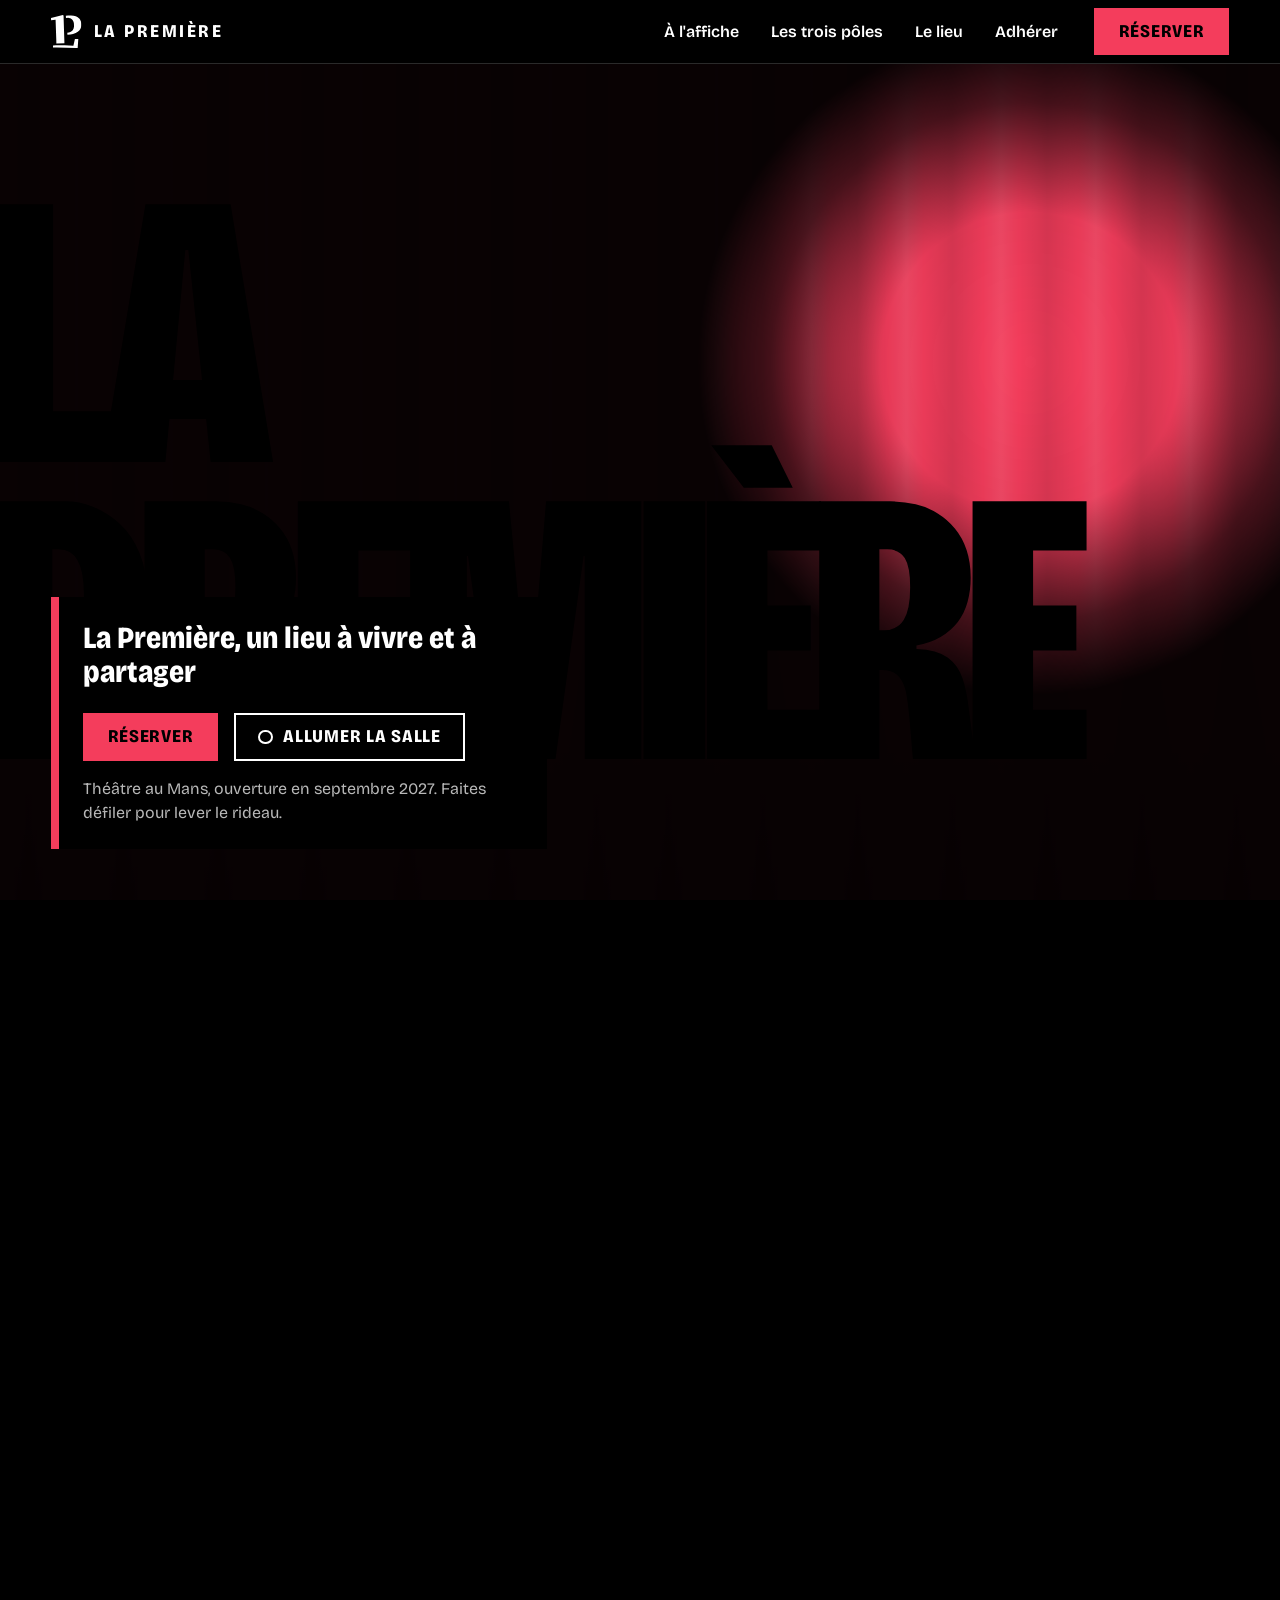
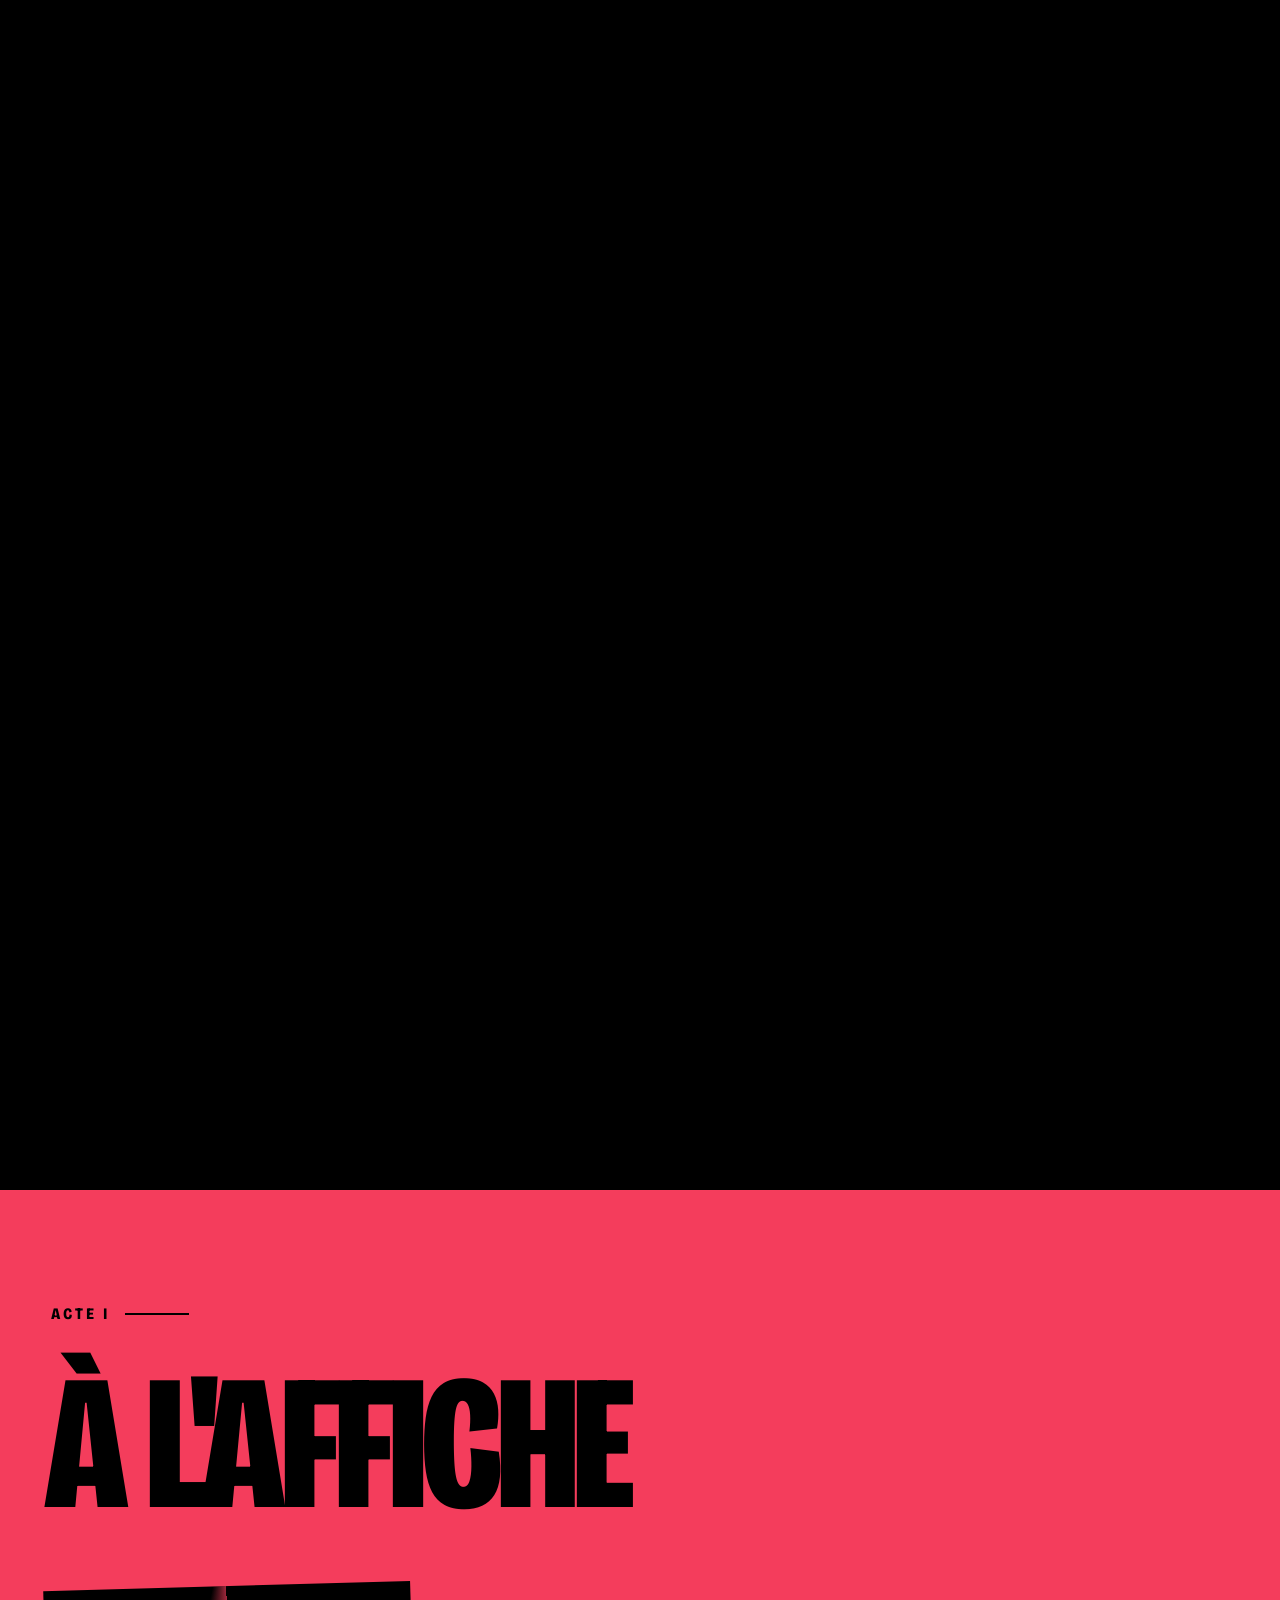
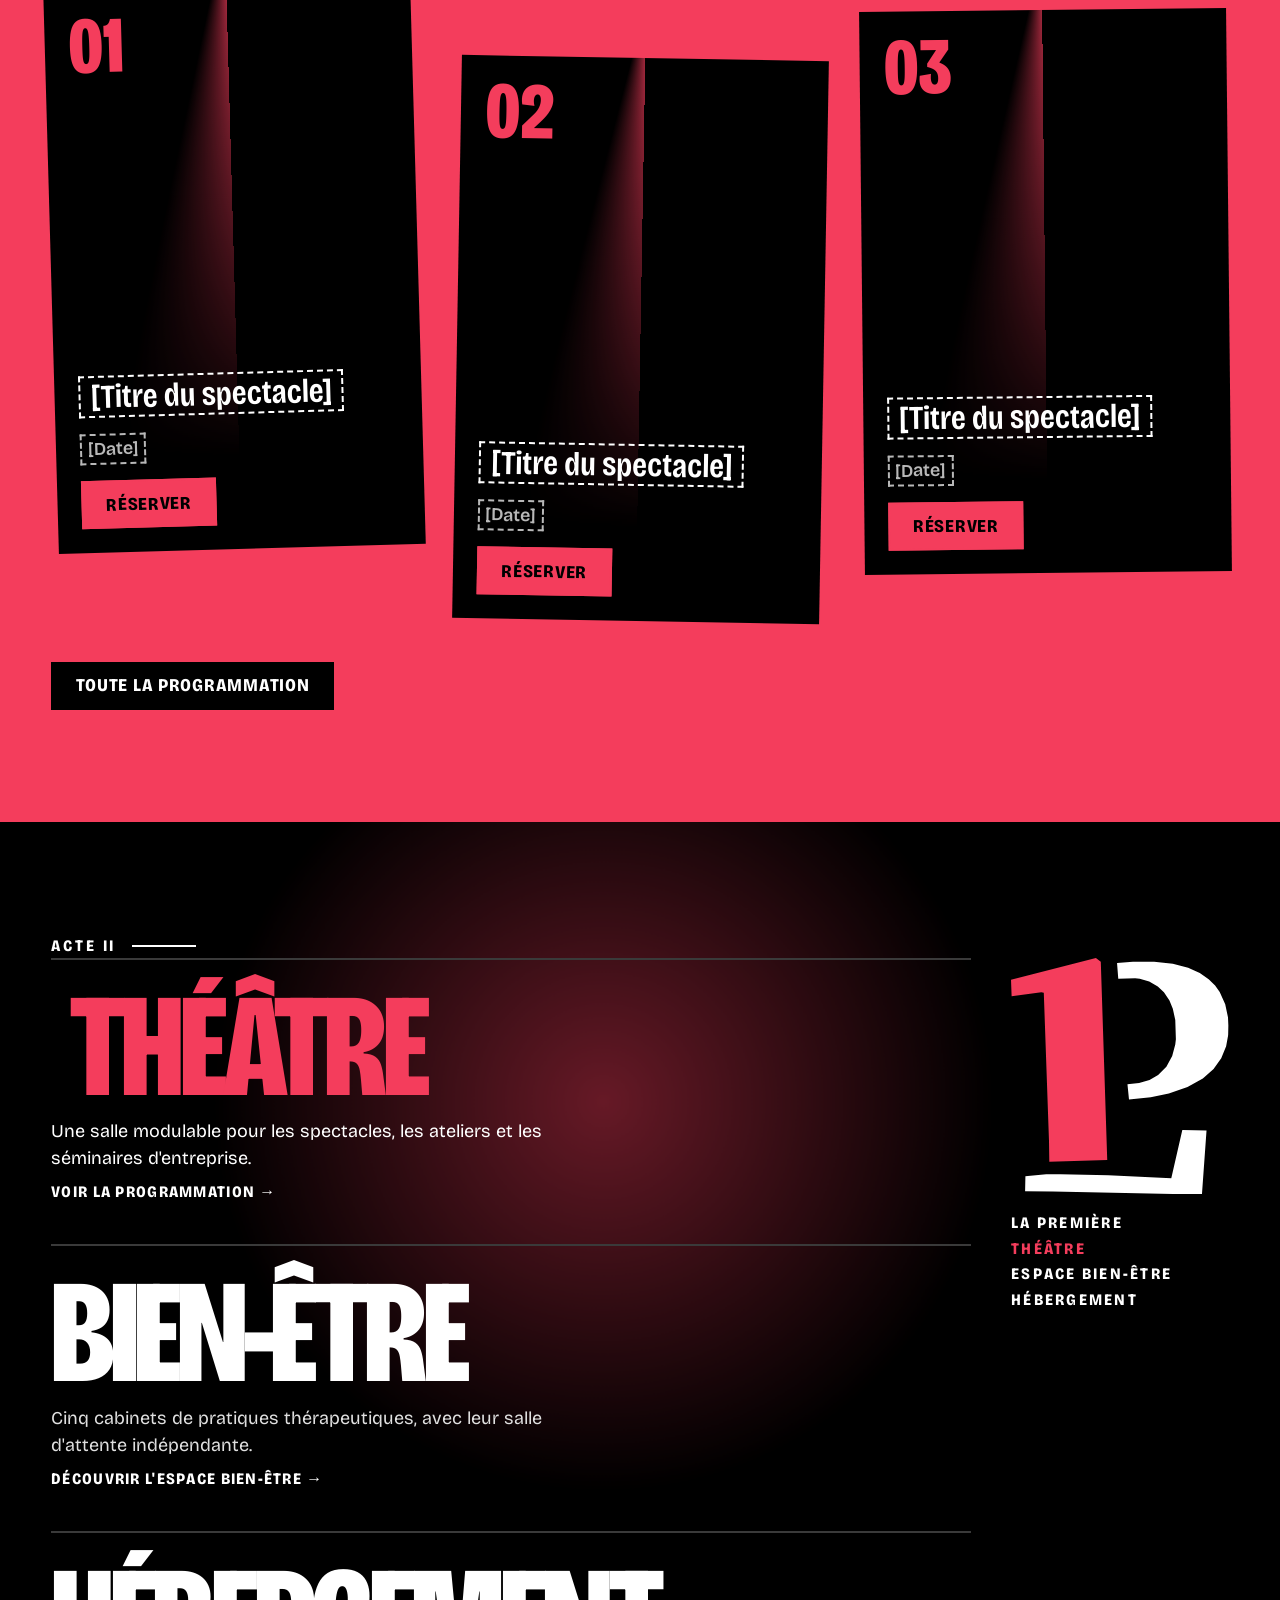
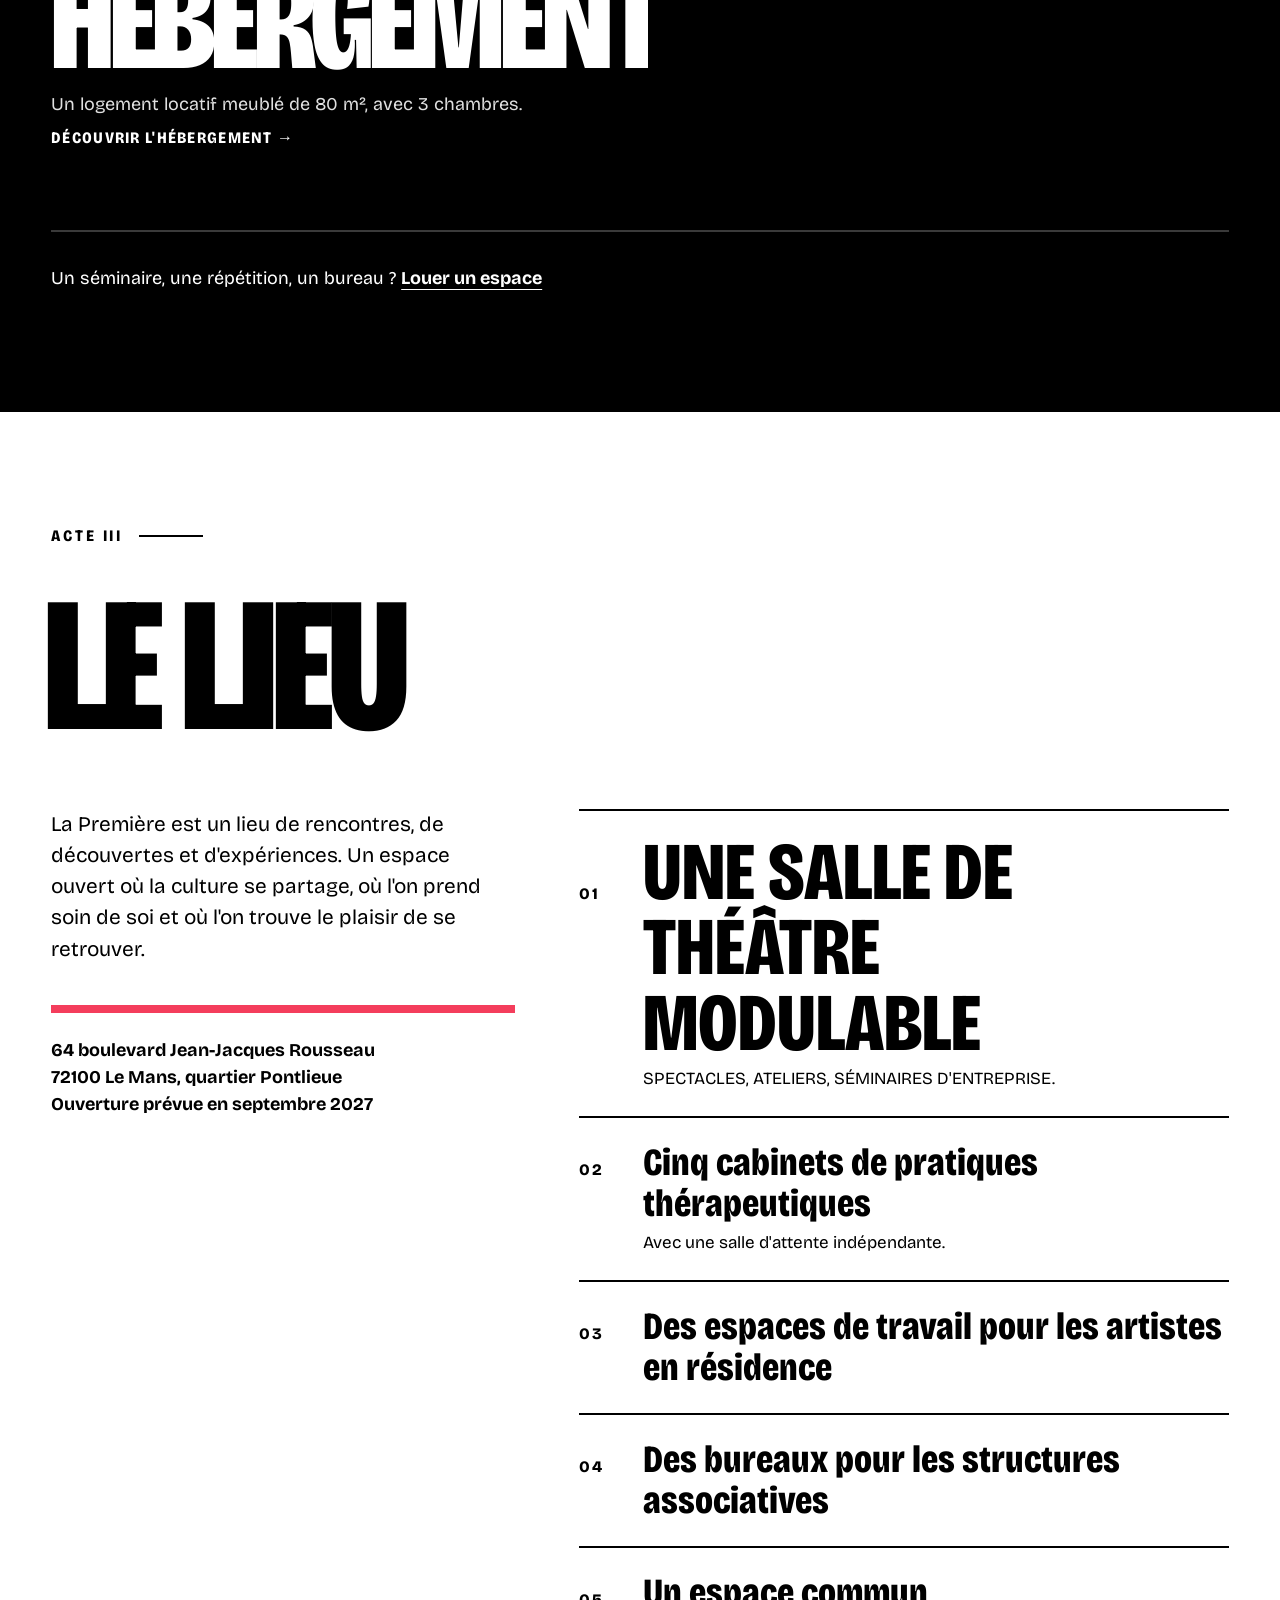
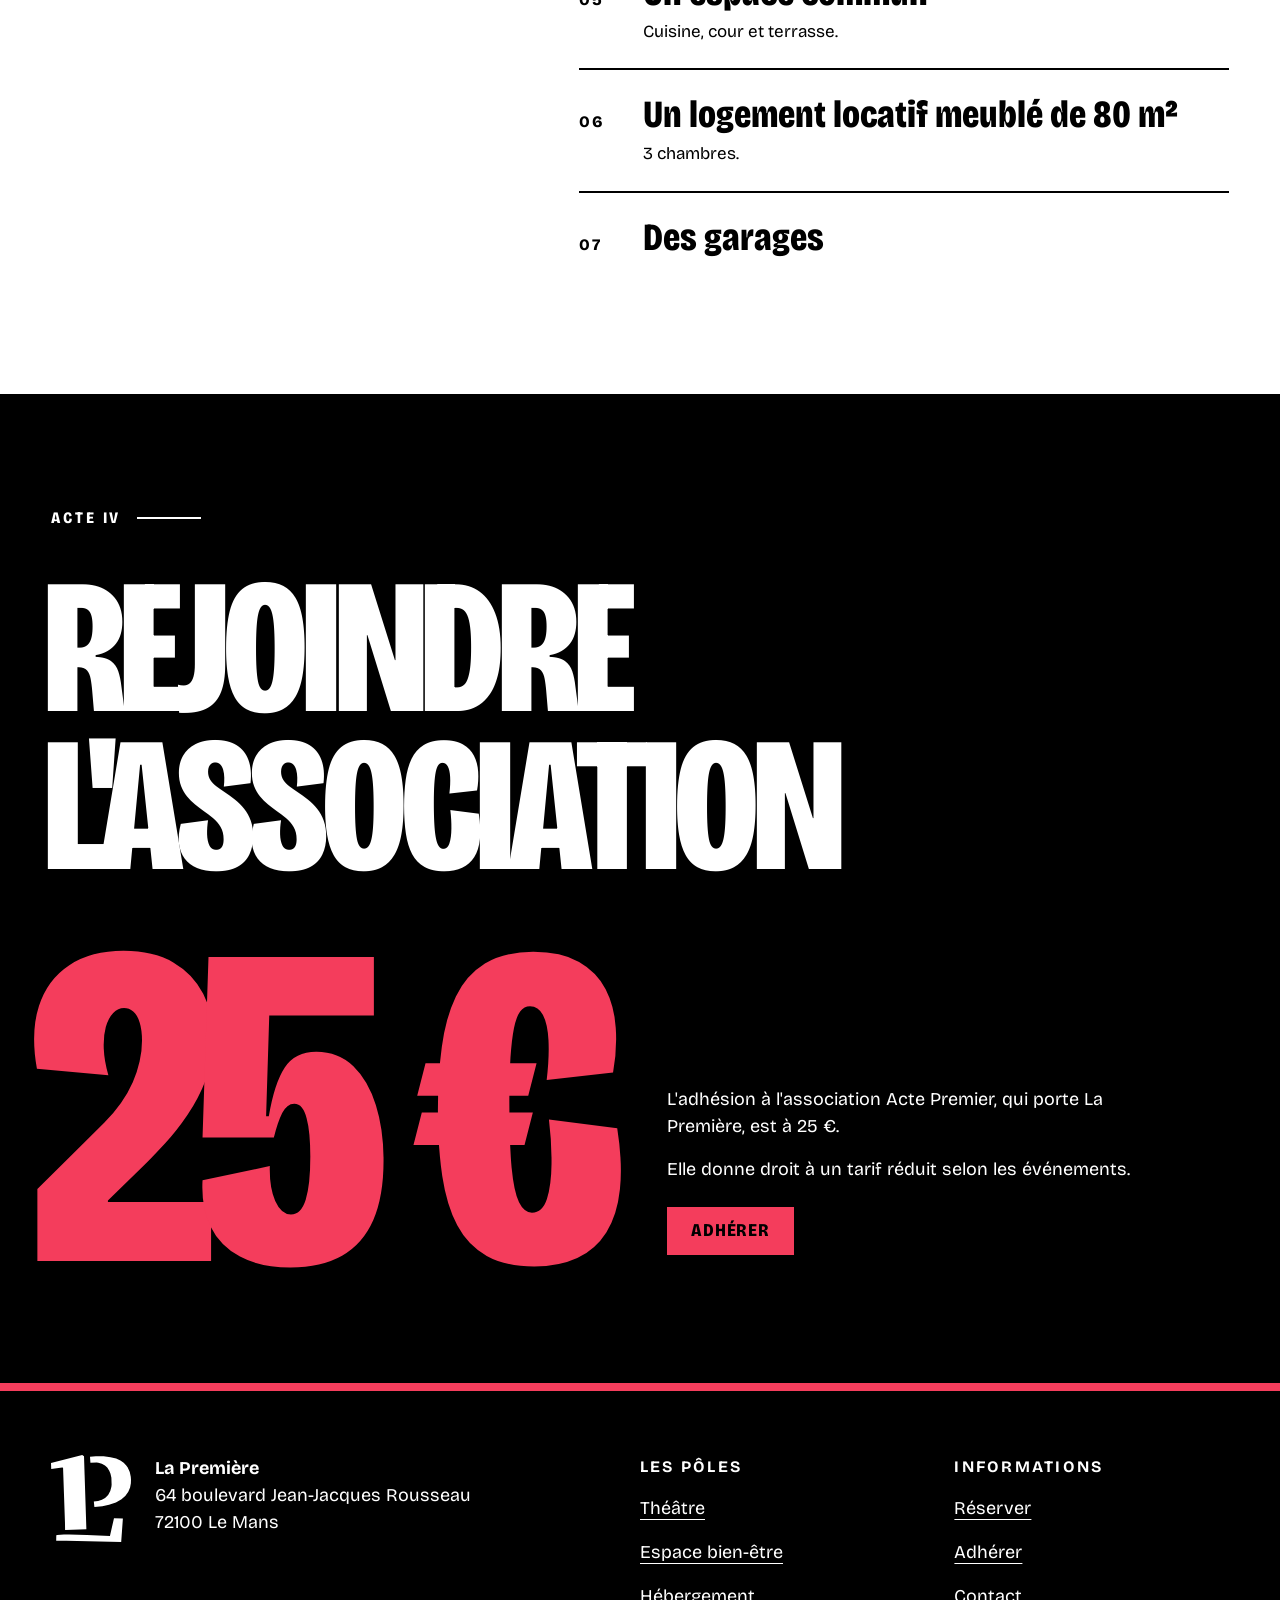
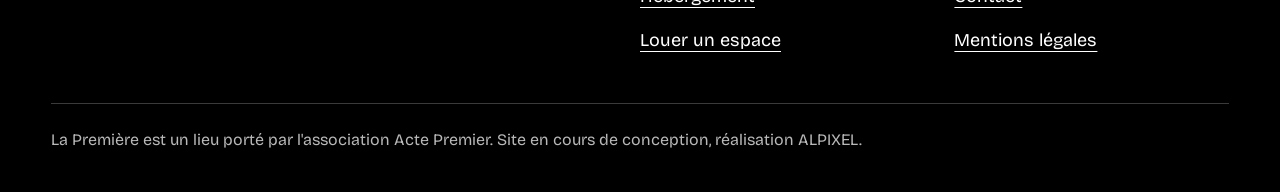
==== a/index.html @ 42d5b2d6 "Pistes graphiques La Première : page de présentation et 3 pistes" ====
<!doctype html>
<html lang="fr">
<head>
<meta name="robots" content="noindex, nofollow">
  <meta charset="utf-8">
  <meta name="viewport" content="width=device-width, initial-scale=1">
  <title>La Première, théâtre et lieu à vivre au Mans</title>
  <meta name="description" content="La Première, un lieu à vivre et à partager : théâtre, espace bien-être et hébergement au Mans. Ouverture en septembre 2027.">
  <meta name="theme-color" content="#000000">
  <link rel="icon" href="assets/svg/monogramme.svg" type="image/svg+xml">
  <link rel="preload" href="assets/fonts/bricolage-grotesque-latin-var.woff2" as="font" type="font/woff2" crossorigin>
  <link rel="stylesheet" href="assets/css/style.css">
  <script type="module" src="assets/js/main.js"></script>
</head>
<body>
  <a class="evitement" href="#affiche">Aller au contenu</a>

  <header class="nav">
    <a class="nav__logo" href="index.html" aria-label="La Première, accueil">
      <svg class="mono" viewBox="0 0 710 772" aria-hidden="true"><use href="assets/svg/monogramme.svg#mono"/></svg>
      <span>La Première</span>
    </a>
    <button class="nav__menu" type="button" aria-expanded="false" aria-controls="liens">Menu</button>
    <nav class="nav__liens" id="liens" aria-label="Navigation principale">
      <a href="#affiche">À l'affiche</a>
      <a href="#poles">Les trois pôles</a>
      <a href="#lieu">Le lieu</a>
      <a href="#adhesion">Adhérer</a>
    </nav>
    <a class="btn" href="#">Réserver</a>
  </header>

  <main>
    <!-- La salle : rideau fermé dans le noir, le faisceau révèle le titre -->
    <section class="salle" aria-label="La Première">
      <div class="salle__scene">
        <div class="plateau" aria-hidden="true">
          <svg class="mono plateau__mono" data-zoom="60" viewBox="0 0 710 772"><use href="assets/svg/monogramme.svg#mono"/></svg>
          <div class="plateau__inondation"></div>
        </div>
        <div class="rideau">
          <div class="rideau__pan rideau__pan--g">
            <div class="rideau__titre">
              <h1 class="titre-geant" aria-label="La Première"><span>La</span><span><span>Pre</span><span>mière</span></span></h1>
            </div>
          </div>
          <div class="rideau__pan rideau__pan--d" aria-hidden="true">
            <div class="rideau__titre">
              <div class="titre-geant"><span>La</span><span><span>Pre</span><span>mière</span></span></div>
            </div>
          </div>
        </div>
        <div class="noir" aria-hidden="true"></div>
        <div class="cartel">
          <p class="cartel__accroche">La Première, un lieu à vivre et à partager</p>
          <div class="cartel__actions">
            <a class="btn" href="#">Réserver</a>
            <button class="btn btn--contour interrupteur" type="button" aria-pressed="false">Allumer la salle</button>
          </div>
          <p class="cartel__indice">Théâtre au Mans, ouverture en septembre 2027. Faites défiler pour lever le rideau.</p>
        </div>
      </div>
    </section>

    <section class="acte acte--dominante" id="affiche" aria-labelledby="t-affiche">
      <p class="acte__numero">Acte I</p>
      <h2 class="acte__titre" id="t-affiche"><span>À l'affiche</span></h2>
      <ol class="affiches">
        <li class="affiche">
          <span class="affiche__rang" aria-hidden="true">01</span>
          <h3 class="affiche__titre"><span class="vide">[Titre du spectacle]</span></h3>
          <p class="affiche__meta"><span class="vide">[Date]</span></p>
          <a class="btn" href="#">Réserver<span class="sr-only"> le spectacle 1</span></a>
        </li>
        <li class="affiche">
          <span class="affiche__rang" aria-hidden="true">02</span>
          <h3 class="affiche__titre"><span class="vide">[Titre du spectacle]</span></h3>
          <p class="affiche__meta"><span class="vide">[Date]</span></p>
          <a class="btn" href="#">Réserver<span class="sr-only"> le spectacle 2</span></a>
        </li>
        <li class="affiche">
          <span class="affiche__rang" aria-hidden="true">03</span>
          <h3 class="affiche__titre"><span class="vide">[Titre du spectacle]</span></h3>
          <p class="affiche__meta"><span class="vide">[Date]</span></p>
          <a class="btn" href="#">Réserver<span class="sr-only"> le spectacle 3</span></a>
        </li>
      </ol>
      <a class="btn btn--noir" href="#">Toute la programmation</a>
    </section>

    <section class="acte poles" id="poles" data-pole="theatre" aria-labelledby="t-poles">
      <div class="gel" aria-hidden="true"></div>
      <p class="acte__numero">Acte II</p>
      <h2 class="sr-only" id="t-poles">Les trois pôles</h2>
      <div class="poles__grille">
        <ul>
          <li class="pole" data-pole="theatre">
            <a href="#affiche">
              <span class="pole__nom">Théâtre</span>
              <span class="pole__texte">Une salle modulable pour les spectacles, les ateliers et les séminaires d'entreprise.</span>
              <span class="pole__suite">Voir la programmation</span>
            </a>
          </li>
          <li class="pole" data-pole="bien-etre">
            <a href="bien-etre.html">
              <span class="pole__nom">Bien-être</span>
              <span class="pole__texte">Cinq cabinets de pratiques thérapeutiques, avec leur salle d'attente indépendante.</span>
              <span class="pole__suite">Découvrir l'espace bien-être</span>
            </a>
          </li>
          <li class="pole" data-pole="hebergement">
            <a href="#">
              <span class="pole__nom">Hébergement</span>
              <span class="pole__texte">Un logement locatif meublé de 80 m², avec 3 chambres.</span>
              <span class="pole__suite">Découvrir l'hébergement</span>
            </a>
          </li>
        </ul>
        <div class="poles__mono" aria-hidden="true">
          <svg class="mono" viewBox="0 0 710 772"><use href="assets/svg/monogramme.svg#mono"/></svg>
          <p><span>La Première</span><span data-libelle="theatre">Théâtre</span><span data-libelle="bien-etre">Espace bien-être</span><span data-libelle="hebergement">Hébergement</span></p>
        </div>
      </div>
      <p class="poles__louer">Un séminaire, une répétition, un bureau ? <a class="lien" href="#">Louer un espace</a></p>
    </section>

    <section class="acte acte--blanc" id="lieu" aria-labelledby="t-lieu">
      <p class="acte__numero">Acte III</p>
      <h2 class="acte__titre" id="t-lieu"><span>Le lieu</span></h2>
      <div class="lieu__grille">
        <div class="lieu__intro">
          <p>La Première est un lieu de rencontres, de découvertes et d'expériences. Un espace ouvert où la culture se partage, où l'on prend soin de soi et où l'on trouve le plaisir de se retrouver.</p>
          <address>64 boulevard Jean-Jacques Rousseau<br>72100 Le Mans, quartier Pontlieue<br>Ouverture prévue en septembre 2027</address>
        </div>
        <ol class="lieu__liste">
          <li><span>Une salle de théâtre modulable <small>Spectacles, ateliers, séminaires d'entreprise.</small></span></li>
          <li><span>Cinq cabinets de pratiques thérapeutiques <small>Avec une salle d'attente indépendante.</small></span></li>
          <li><span>Des espaces de travail pour les artistes en résidence</span></li>
          <li><span>Des bureaux pour les structures associatives</span></li>
          <li><span>Un espace commun <small>Cuisine, cour et terrasse.</small></span></li>
          <li><span>Un logement locatif meublé de 80 m² <small>3 chambres.</small></span></li>
          <li><span>Des garages</span></li>
        </ol>
      </div>
    </section>

    <section class="acte adhesion" id="adhesion" aria-labelledby="t-adhesion">
      <p class="acte__numero">Acte IV</p>
      <h2 class="acte__titre" id="t-adhesion"><span>Rejoindre l'association</span></h2>
      <div class="adhesion__grille">
        <p class="adhesion__prix">25 €</p>
        <div class="adhesion__texte">
          <p>L'adhésion à l'association Acte Premier, qui porte La Première, est à 25 €.</p>
          <p>Elle donne droit à un tarif réduit selon les événements.</p>
          <a class="btn" href="#">Adhérer</a>
        </div>
      </div>
    </section>
  </main>

  <footer class="pied">
    <div class="pied__grille">
      <div class="pied__marque">
        <svg class="mono" viewBox="0 0 710 772" aria-hidden="true"><use href="assets/svg/monogramme.svg#mono"/></svg>
        <address><strong>La Première</strong><br>64 boulevard Jean-Jacques Rousseau<br>72100 Le Mans</address>
      </div>
      <nav aria-label="Les pôles">
        <h2>Les pôles</h2>
        <ul>
          <li><a href="#affiche">Théâtre</a></li>
          <li><a href="bien-etre.html">Espace bien-être</a></li>
          <li><a href="#">Hébergement</a></li>
          <li><a href="#">Louer un espace</a></li>
        </ul>
      </nav>
      <nav aria-label="Informations">
        <h2>Informations</h2>
        <ul>
          <li><a href="#">Réserver</a></li>
          <li><a href="#adhesion">Adhérer</a></li>
          <li><a href="#">Contact</a></li>
          <li><a href="#">Mentions légales</a></li>
        </ul>
      </nav>
    </div>
    <p class="pied__mentions">La Première est un lieu porté par l'association Acte Premier. Site en cours de conception, réalisation ALPIXEL.</p>
  </footer>
</body>
</html>
---- a/assets/css/style.css ----
/* La Première — piste A « Rideau »
   Grammaire : salle noire, faisceau, rideau de la couleur dominante, actes numérotés.
   La dominante se change avec une seule classe sur <body> (.pole-bien-etre). */

@font-face {
  font-family: "Bricolage Grotesque";
  src: url("../fonts/bricolage-grotesque-latin-var.woff2") format("woff2");
  font-weight: 200 800;
  font-stretch: 75% 100%;
  font-display: swap;
}

:root {
  /* Palette B (valeurs imposées) */
  --rose: #F43D5C;
  --bleu: #159BB8;
  --vert: #78C943;
  --noir: #000000;
  --blanc: #FFFFFF;
  --gris: #B8B8B8; /* texte secondaire sur noir uniquement (10,6:1) */

  --dominante: var(--rose);
  --gel: var(--dominante); /* teinte courante du projecteur */

  /* Espacements */
  --e-1: 0.5rem;
  --e-2: 1rem;
  --e-3: 1.5rem;
  --e-4: 2.5rem;
  --e-5: 4rem;
  --e-6: 7rem;
  --marge: clamp(1.25rem, 4vw, 4rem);
  --nav-h: 4rem;

  --police: "Bricolage Grotesque", "Arial Narrow", Arial, sans-serif;
  --courbe: cubic-bezier(0.2, 0.7, 0.1, 1);
  --tempo: 1; /* multiplicateur de durée : ralenti sur la page bien-être */
}

.pole-bien-etre {
  --dominante: var(--bleu);
  --tempo: 2.2;
}

*, *::before, *::after { box-sizing: border-box; }

html { scroll-behavior: smooth; scroll-padding-top: var(--nav-h); }

body {
  margin: 0;
  background: var(--noir);
  color: var(--blanc);
  font-family: var(--police);
  font-size: 1.125rem;
  line-height: 1.5;
  font-optical-sizing: auto;
  -webkit-font-smoothing: antialiased;
  overflow-x: clip;
}

h1, h2, h3, p, ol, ul, dl, dd { margin: 0; }
ol, ul { padding: 0; list-style: none; }
a { color: inherit; }
svg { display: block; }

:focus-visible {
  outline: 3px solid var(--blanc);
  outline-offset: 3px;
  box-shadow: 0 0 0 6px var(--noir);
}

.sr-only {
  position: absolute; width: 1px; height: 1px; overflow: hidden;
  clip-path: inset(50%); white-space: nowrap;
}

.evitement {
  position: fixed; top: 0; left: 0; z-index: 100;
  padding: var(--e-2) var(--e-3); background: var(--blanc); color: var(--noir);
  transform: translateY(-120%);
}
.evitement:focus { transform: none; }

/* Monogramme : trois tracés, colorables séparément (option A du graphiste) */
.mono { fill: currentColor; }
.mono-un { fill: var(--m-un, currentColor); }
.mono-boucle { fill: var(--m-boucle, currentColor); }
.mono-socle { fill: var(--m-socle, currentColor); }
.mono path { transition: fill 0.4s; }

/* ---------- Boutons ---------- */
.btn {
  display: inline-flex; align-items: center; justify-content: center; gap: 0.6em;
  min-height: 3rem; padding: 0.5rem 1.4rem;
  border: 2px solid var(--dominante); border-radius: 0;
  background: var(--dominante); color: var(--noir); /* noir sur rose 5,67 / sur bleu 6,41 */
  font: inherit; font-weight: 800; font-stretch: 85%; font-size: 1.125rem;
  letter-spacing: 0.04em; text-transform: uppercase; text-decoration: none;
  cursor: pointer;
  transition: background 0.25s, color 0.25s, border-color 0.25s;
}
.btn:hover { background: var(--blanc); border-color: var(--blanc); }
.btn--contour { background: transparent; color: var(--blanc); border-color: var(--blanc); }
.btn--contour:hover { background: var(--blanc); color: var(--noir); }
.btn--noir { background: var(--noir); color: var(--blanc); border-color: var(--noir); }
.btn--noir:hover { background: var(--blanc); color: var(--noir); border-color: var(--noir); }

/* ---------- Navigation ---------- */
.nav {
  position: fixed; inset: 0 0 auto 0; z-index: 50;
  display: flex; align-items: center; gap: var(--e-3);
  height: var(--nav-h); padding: 0 var(--marge);
  background: var(--noir); border-bottom: 1px solid #2a2a2a;
}
.nav__logo {
  display: flex; align-items: center; gap: 0.75rem; min-height: 2.75rem;
  font-weight: 800; font-stretch: 85%; letter-spacing: 0.14em; text-transform: uppercase;
  text-decoration: none; margin-right: auto; min-width: 2.75rem;
}
.nav__logo svg { width: 1.9rem; height: auto; }
.nav__liens { display: flex; gap: var(--e-1); }
.nav__liens a {
  display: inline-flex; align-items: center; min-height: 2.75rem; padding: 0 0.75rem;
  text-decoration: none; font-weight: 600; font-size: 1rem;
}
.nav__liens a:hover, .nav__liens a[aria-current] { color: var(--dominante); }
.nav .btn { min-height: 2.75rem; }
.nav__menu { display: none; }

@media (max-width: 860px) {
  .nav { gap: var(--e-1); }
  .nav__logo span { display: none; }
  .nav__menu {
    display: inline-flex; align-items: center; min-height: 2.75rem; min-width: 2.75rem;
    padding: 0 0.75rem; background: none; border: 2px solid var(--blanc); color: var(--blanc);
    font: inherit; font-weight: 800; font-stretch: 85%; text-transform: uppercase; letter-spacing: 0.04em;
  }
  /* Sans JS, les liens restent accessibles dans le pied de page */
  .nav__liens { display: none; }
  .nav.is-ouverte .nav__liens {
    display: flex; flex-direction: column; gap: 0;
    position: fixed; inset: var(--nav-h) 0 0 0; padding: var(--e-4) var(--marge);
    background: var(--noir); overflow-y: auto;
  }
  .nav.is-ouverte .nav__liens a {
    min-height: 4.5rem; padding: 0; border-bottom: 1px solid #2a2a2a;
    font-size: 2.25rem; font-weight: 800; font-stretch: 75%; text-transform: uppercase;
  }
}

/* ---------- La salle (héros) ---------- */
.salle { position: relative; }
.salle__scene {
  position: relative; height: 100vh; height: 100svh; min-height: 34rem;
  overflow: hidden; background: var(--noir);
}

/* Mode scénique : la section devient une longue piste, la scène reste épinglée */
.scenique .salle { height: calc(100svh * (2.6 + 0.5 * var(--tempo))); }
.scenique .salle__scene { position: sticky; top: 0; }

.rideau { position: absolute; inset: 0; }
.rideau__pan {
  position: absolute; top: 0; bottom: 0; width: 50%; overflow: hidden;
  /* plis du rideau : dégradés générés, aucune image */
  background:
    repeating-linear-gradient(90deg, rgba(0,0,0,0) 0, rgba(0,0,0,0.09) 2.2vw, rgba(0,0,0,0) 4.6vw, rgba(255,255,255,0.07) 6vw, rgba(0,0,0,0) 7.4vw),
    linear-gradient(180deg, rgba(0,0,0,0) 70%, rgba(0,0,0,0.12)),
    var(--dominante);
  will-change: transform;
}
.rideau__pan--g { left: 0; }
.rideau__pan--d { right: 0; }
/* Chaque pan porte le titre entier, large comme la scène : la fente du rideau le coupe en deux */
.rideau__titre {
  position: absolute; top: 0; bottom: 0; left: 0; width: 100vw;
  display: flex; align-items: center; padding-top: var(--nav-h);
}
.rideau__pan--d .rideau__titre { left: auto; right: 0; }

.titre-geant {
  width: 100%; margin-left: -0.04em;
  color: var(--noir);
  font-size: 30.5vw; line-height: 0.76; font-weight: 800; font-stretch: 75%;
  letter-spacing: -0.035em; text-transform: uppercase; white-space: nowrap;
}
.titre-geant span { display: block; }
.titre-geant span span { display: inline; }
.pole-bien-etre .titre-geant { font-size: 27vw; }

/* Le plateau, derrière le rideau : monogramme qui grossit jusqu'à inonder l'écran */
.plateau {
  position: absolute; inset: 0; display: none; place-items: center;
  background: var(--noir); color: var(--blanc);
}
.scenique .plateau { display: grid; }
.plateau__mono {
  width: min(34vmin, 20rem); height: auto;
  transform-origin: 30% 50%; /* un point au coeur du fût du « 1 » */
  --m-un: var(--dominante);
}
.pole-bien-etre .plateau__mono {
  transform-origin: 88% 28.5%; /* au plus épais de la boucle du P */
  --m-un: currentColor; --m-boucle: var(--dominante);
}
.plateau__inondation { position: absolute; inset: 0; background: var(--dominante); opacity: 0; }

/* Le noir de salle : un dégradé radial percé à la position du faisceau (--bx, --by, --br) */
.noir {
  position: absolute; inset: 0; display: none; pointer-events: none;
  --bx: 62%; --by: 42%; --br: 26vmax;
  background: radial-gradient(circle at var(--bx) var(--by),
    rgba(0,0,0,0) 0, rgba(0,0,0,0.05) calc(var(--br) * 0.45), rgba(0,0,0,0.7) calc(var(--br) * 0.78), rgba(0,0,0,0.965) var(--br));
  transition: opacity 0.7s;
}
.js .noir { display: block; }
.salle-allumee .noir { opacity: 0; }

.cartel {
  position: absolute; left: var(--marge); bottom: var(--marge); z-index: 2;
  max-width: 31rem; padding: var(--e-3);
  background: var(--noir); border-left: 0.5rem solid var(--dominante);
}
.cartel__accroche { font-size: clamp(1.5rem, 2.4vw, 2.1rem); line-height: 1.1; font-weight: 800; font-stretch: 85%; }
.cartel__actions { display: flex; flex-wrap: wrap; gap: var(--e-2); margin-top: var(--e-3); }
.cartel__indice { margin-top: var(--e-2); color: var(--gris); font-size: 1rem; }
.interrupteur::before {
  content: ""; width: 0.8em; height: 0.8em; border-radius: 50%;
  border: 2px solid currentColor; background: transparent;
}
.interrupteur[aria-pressed="true"]::before { background: currentColor; }
html:not(.js) .interrupteur, html:not(.scenique) .cartel__indice { display: none; }

@media (max-width: 700px) {
  .rideau__titre { align-items: flex-start; padding-top: calc(var(--nav-h) + 1.5rem); }
  .titre-geant, .pole-bien-etre .titre-geant { font-size: 49vw; line-height: 0.78; }
  .titre-geant span span { display: block; }
  .cartel { right: var(--marge); padding: var(--e-2) var(--e-2) var(--e-2) var(--e-3); }
  .cartel .btn { flex: 1 1 auto; }
}

/* ---------- Actes ---------- */
.acte { position: relative; padding: var(--e-6) var(--marge); overflow: clip; /* clip et non hidden : hidden casserait les position: sticky */ }
.acte__numero {
  display: flex; align-items: center; gap: var(--e-2);
  font-weight: 800; font-stretch: 85%; letter-spacing: 0.18em; text-transform: uppercase; font-size: 1rem;
}
.acte__numero::after { content: ""; flex: 0 0 4rem; height: 2px; background: currentColor; }
.acte__titre {
  font-size: clamp(3.6rem, 15vw, 15rem); line-height: 0.82; font-weight: 800; font-stretch: 75%;
  letter-spacing: -0.03em; text-transform: uppercase; margin: var(--e-2) 0 var(--e-5) -0.04em;
  overflow: hidden; padding-top: 0.12em; /* la marge haute garde les accents des capitales */
}
.acte__titre > span { display: block; }
.scenique .acte__titre > span { transform: translateY(105%); transition: transform calc(0.9s * var(--tempo)) var(--courbe); }
.scenique .acte.est-vu .acte__titre > span { transform: none; }

.acte--dominante { background: var(--dominante); color: var(--noir); }
.acte--blanc { background: var(--blanc); color: var(--noir); }
.acte--blanc :focus-visible, .acte--dominante :focus-visible { outline-color: var(--noir); box-shadow: 0 0 0 6px var(--blanc); }

/* Emplacement de contenu réel : balisage visible */
.vide {
  display: inline-block; padding: 0 0.3em;
  border: 2px dashed currentColor; font-weight: 600;
}

/* Acte I : trois affiches collées de travers */
.affiches { display: grid; grid-template-columns: repeat(3, 1fr); gap: clamp(1rem, 3vw, 3rem); align-items: start; padding-bottom: var(--e-6); }
.affiche {
  position: relative; display: flex; flex-direction: column; gap: var(--e-2);
  min-height: clamp(26rem, 44vw, 40rem); padding: var(--e-3);
  background: var(--noir); color: var(--blanc); overflow: hidden;
  transition: transform 0.6s var(--courbe);
}
.affiche:nth-child(1) { transform: rotate(-1.6deg); }
.affiche:nth-child(2) { transform: translateY(4.5rem) rotate(1deg); }
.affiche:nth-child(3) { transform: translateY(1.5rem) rotate(-0.6deg); }
.affiche:hover, .affiche:focus-within { transform: translateY(-0.5rem) rotate(0); }
/* Cône de lumière généré : il s'ouvre au survol */
.affiche::before {
  content: ""; position: absolute; inset: -10% -40% 0 -40%; pointer-events: none;
  background: conic-gradient(from 180deg at 50% 0, rgba(0,0,0,0) -22deg, var(--dominante) 0deg, rgba(0,0,0,0) 22deg);
  opacity: 0.75; transform-origin: 50% 0; transform: scaleX(0.6);
  transition: transform 0.7s var(--courbe), opacity 0.7s;
  -webkit-mask-image: linear-gradient(#000, rgba(0,0,0,0) 85%); mask-image: linear-gradient(#000, rgba(0,0,0,0) 85%);
}
.affiche:hover::before, .affiche:focus-within::before { transform: scaleX(1.5); opacity: 1; }
.affiche > * { position: relative; }
.affiche__rang { font-size: 5rem; line-height: 0.8; font-weight: 800; font-stretch: 75%; color: var(--dominante); }
.affiche__titre { margin-top: auto; font-size: clamp(1.6rem, 2.6vw, 2.5rem); line-height: 1.15; font-weight: 800; font-stretch: 80%; }
.affiche__meta { color: var(--gris); }
.affiche .btn { align-self: flex-start; }

@media (max-width: 860px) {
  .acte { padding-top: var(--e-5); padding-bottom: var(--e-5); }
  .acte__titre { font-size: 18.5vw; margin-bottom: var(--e-4); }
  /* Mobile : une rampe d'affiches à faire glisser (défilement natif, aimanté) */
  .affiches {
    display: flex; margin: 0 calc(-1 * var(--marge)); padding: 1rem var(--marge) var(--e-4);
    overflow-x: auto; scroll-snap-type: x mandatory; scroll-padding-left: var(--marge);
  }
  .affiche { flex: 0 0 78vw; min-height: 27rem; scroll-snap-align: start; }
  .affiche:nth-child(n) { transform: none; }
  .affiche:nth-child(odd) { transform: rotate(-1deg); }
}

/* Acte II : les trois pôles, le projecteur change de gélatine */
.poles { background: var(--noir); --gel: var(--rose); --m-un: var(--rose); }
.poles[data-pole="bien-etre"] { --gel: var(--bleu); --m-un: currentColor; --m-boucle: var(--bleu); }
.poles[data-pole="hebergement"] { --gel: var(--vert); --m-un: currentColor; --m-socle: var(--vert); }
.gel {
  position: absolute; top: 0; left: 0; width: 70vmax; height: 70vmax; margin: -35vmax 0 0 -35vmax;
  border-radius: 50%; pointer-events: none; opacity: 0.42; will-change: transform;
  transform: translate(70vw, 50vh);
  background: radial-gradient(circle, var(--gel) 0, rgba(0,0,0,0) 62%);
  transition: opacity 0.5s;
}
.poles__grille { position: relative; display: grid; grid-template-columns: 1fr minmax(8rem, 17vw); gap: var(--e-4); align-items: start; }
.poles__mono { position: sticky; top: calc(var(--nav-h) + var(--e-4)); color: var(--blanc); }
.poles__mono svg { width: 100%; height: auto; }
.poles__mono p { margin-top: var(--e-2); font-weight: 800; font-stretch: 85%; letter-spacing: 0.14em; text-transform: uppercase; font-size: 1rem; line-height: 1.6; }
.poles__mono [data-libelle] { display: block; transition: color 0.4s; }
.poles[data-pole="theatre"] [data-libelle="theatre"],
.poles[data-pole="bien-etre"] [data-libelle="bien-etre"],
.poles[data-pole="hebergement"] [data-libelle="hebergement"] { color: var(--gel); }

.pole { border-top: 2px solid #3a3a3a; --c: var(--rose); }
.pole[data-pole="bien-etre"] { --c: var(--bleu); }
.pole[data-pole="hebergement"] { --c: var(--vert); }
.pole a {
  display: grid; grid-template-columns: 1fr; gap: var(--e-1);
  padding: var(--e-3) 0 var(--e-4); text-decoration: none;
}
.pole__nom {
  font-size: clamp(3rem, 11.5vw, 12rem); line-height: 0.86; font-weight: 800; font-stretch: 75%;
  letter-spacing: -0.03em; text-transform: uppercase;
  transition: color 0.4s, transform 0.7s var(--courbe);
}
.pole__texte { max-width: 34rem; color: #E0E0E0; /* reste AA même au centre du halo vert (4,9:1) */ transition: color 0.4s; }
.pole__suite { font-weight: 800; font-stretch: 85%; text-transform: uppercase; letter-spacing: 0.08em; font-size: 1rem; }
.pole__suite::after { content: " \2192"; }
.pole a:hover .pole__nom, .pole a:focus-visible .pole__nom, .pole.est-actif .pole__nom { color: var(--c); transform: translateX(1.5vw); }
.pole a:hover .pole__texte, .pole.est-actif .pole__texte { color: var(--blanc); }
.poles__louer { position: relative; margin-top: var(--e-4); padding-top: var(--e-3); border-top: 2px solid #3a3a3a; }
.lien { display: inline-flex; align-items: center; min-height: 2.75rem; font-weight: 700; text-underline-offset: 0.25em; }

@media (max-width: 860px) {
  .poles__grille { grid-template-columns: 1fr; }
  .poles__mono { order: -1; display: flex; align-items: center; gap: var(--e-3); z-index: 2; top: var(--nav-h); padding: var(--e-2) 0; background: var(--noir); }
  .poles__mono svg { width: 4.5rem; flex: none; }
  .poles__mono p { margin: 0; font-size: 0.875rem; }
  .gel { opacity: 0.5; }
}

/* Acte III : le lieu, salle allumée */
.lieu__grille { display: grid; grid-template-columns: minmax(0, 5fr) minmax(0, 7fr); gap: var(--e-5); }
.lieu__intro { position: sticky; top: calc(var(--nav-h) + var(--e-4)); align-self: start; }
.lieu__intro p { font-size: 1.3rem; max-width: 30rem; }
.lieu__intro address { margin-top: var(--e-4); padding-top: var(--e-3); border-top: 0.5rem solid var(--dominante); font-style: normal; font-weight: 700; }
.lieu__liste { counter-reset: lieu; }
.lieu__liste li {
  counter-increment: lieu; display: grid; grid-template-columns: 4rem 1fr; align-items: baseline;
  padding: var(--e-3) 0; border-top: 2px solid var(--noir);
  font-size: clamp(1.5rem, 3vw, 2.75rem); line-height: 1.08; font-weight: 800; font-stretch: 78%;
}
.lieu__liste li::before { content: counter(lieu, decimal-leading-zero); font-size: 1rem; font-stretch: 100%; letter-spacing: 0.1em; }
.lieu__liste small { display: block; margin-top: 0.4rem; font-size: 1.0625rem; line-height: 1.45; font-weight: 400; font-stretch: 100%; }
.lieu__liste li:nth-child(1) { font-size: clamp(2.4rem, 6.4vw, 6rem); line-height: 0.92; text-transform: uppercase; }
@media (max-width: 860px) {
  .lieu__grille { grid-template-columns: 1fr; gap: var(--e-4); }
  .lieu__intro { position: static; }
  .lieu__liste li { grid-template-columns: 2.75rem 1fr; }
}

/* Acte IV : adhésion */
.adhesion { background: var(--noir); }
.adhesion__grille { display: grid; grid-template-columns: auto 1fr; gap: var(--e-5); align-items: end; }
.adhesion__prix {
  font-size: clamp(11rem, 36vw, 34rem); line-height: 0.7; font-weight: 800; font-stretch: 75%;
  letter-spacing: -0.05em; color: var(--dominante); margin-left: -0.05em; white-space: nowrap;
}
.adhesion__texte { max-width: 30rem; padding-bottom: var(--e-2); }
.adhesion__texte p + p { margin-top: var(--e-2); }
.adhesion__texte .btn { margin-top: var(--e-3); }
@media (max-width: 860px) { .adhesion__grille { grid-template-columns: 1fr; gap: var(--e-4); } }

/* ---------- Page pôle : praticiens et formulaire ---------- */
.pratiques li {
  padding: 0.1em 0; border-top: 2px solid var(--noir);
  font-size: clamp(2.6rem, 9.5vw, 9.5rem); line-height: 0.98; font-weight: 800; font-stretch: 75%;
  letter-spacing: -0.03em; text-transform: uppercase;
}
.pratiques li:nth-child(even) { text-align: right; }
.pratiques__note { max-width: 36rem; margin-bottom: var(--e-4); font-size: 1.3rem; }

.praticiens { display: grid; grid-template-columns: repeat(5, 1fr); gap: var(--e-2); }
.praticien {
  display: flex; flex-direction: column; gap: var(--e-1); min-height: 21rem; padding: var(--e-3) var(--e-2);
  border: 2px solid #3a3a3a; transition: border-color 0.6s, transform calc(0.5s * var(--tempo)) var(--courbe);
}
.praticien:hover { border-color: var(--dominante); transform: translateY(-0.5rem); }
.praticien__porte { font-size: 4.5rem; line-height: 0.8; font-weight: 800; font-stretch: 75%; color: var(--dominante); margin-bottom: auto; }
.praticien h3 { font-size: 1.25rem; line-height: 1.3; }
.praticien p { color: var(--gris); font-size: 1rem; }
@media (max-width: 1000px) { .praticiens { grid-template-columns: 1fr 1fr; } .praticien:first-child { grid-column: 1 / -1; } .praticien { min-height: 14rem; } }

.demande { display: grid; grid-template-columns: minmax(0, 5fr) minmax(0, 7fr); gap: var(--e-5); }
.demande__intro p { font-size: 1.3rem; max-width: 28rem; }
.demande__intro ul { margin-top: var(--e-3); }
.demande__intro li { padding: var(--e-1) 0; border-top: 2px solid var(--noir); font-weight: 700; }
.formulaire { display: grid; grid-template-columns: 1fr 1fr; gap: var(--e-3); }
.champ { display: grid; gap: 0.35rem; }
.champ--large { grid-column: 1 / -1; }
.champ label { font-weight: 700; }
.champ input, .champ select, .champ textarea {
  width: 100%; min-height: 3rem; padding: 0.6rem 0.8rem;
  border: 2px solid var(--noir); border-radius: 0; background: var(--blanc); color: var(--noir);
  font: inherit;
}
.champ textarea { min-height: 8rem; resize: vertical; }
.formulaire__note { grid-column: 1 / -1; padding: var(--e-2); border: 2px dashed var(--noir); font-size: 1rem; }
@media (max-width: 860px) { .demande, .formulaire { grid-template-columns: 1fr; } .demande { gap: var(--e-4); } }

/* ---------- Pied de page ---------- */
.pied { padding: var(--e-5) var(--marge) var(--e-4); background: var(--noir); border-top: 0.5rem solid var(--dominante); }
.pied__grille { display: grid; grid-template-columns: 2fr 1fr 1fr; gap: var(--e-4); }
.pied__marque { display: flex; gap: var(--e-3); align-items: flex-start; }
.pied__marque svg { width: 5rem; height: auto; flex: none; }
.pied address { font-style: normal; }
.pied h2 { font-size: 1rem; letter-spacing: 0.14em; text-transform: uppercase; margin-bottom: var(--e-1); }
.pied li a { display: inline-flex; align-items: center; min-height: 2.75rem; text-underline-offset: 0.25em; }
.pied__mentions { margin-top: var(--e-4); padding-top: var(--e-3); border-top: 1px solid #3a3a3a; color: var(--gris); font-size: 1rem; }
@media (max-width: 860px) { .pied__grille { grid-template-columns: 1fr; } }

@media (prefers-reduced-motion: reduce) {
  html { scroll-behavior: auto; }
  *, *::before, *::after { transition-duration: 0.01ms !important; animation: none !important; }
}
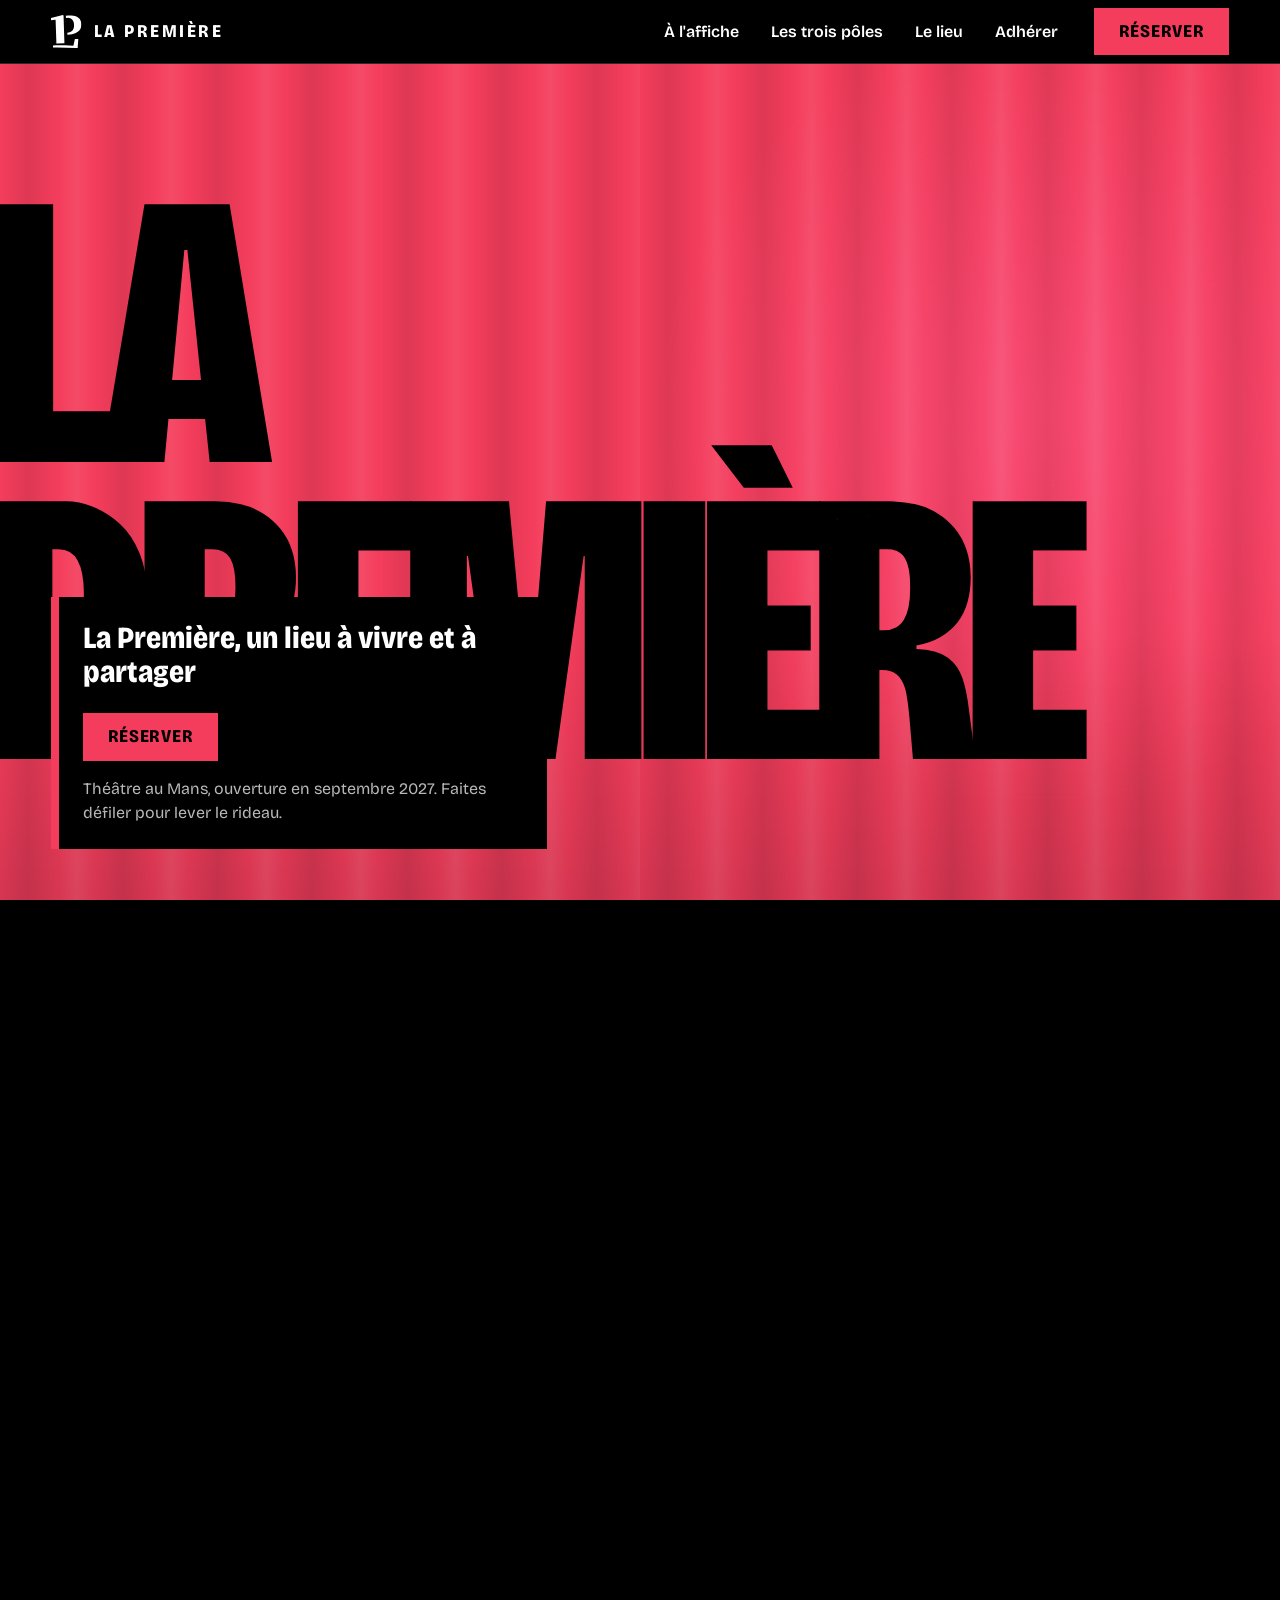
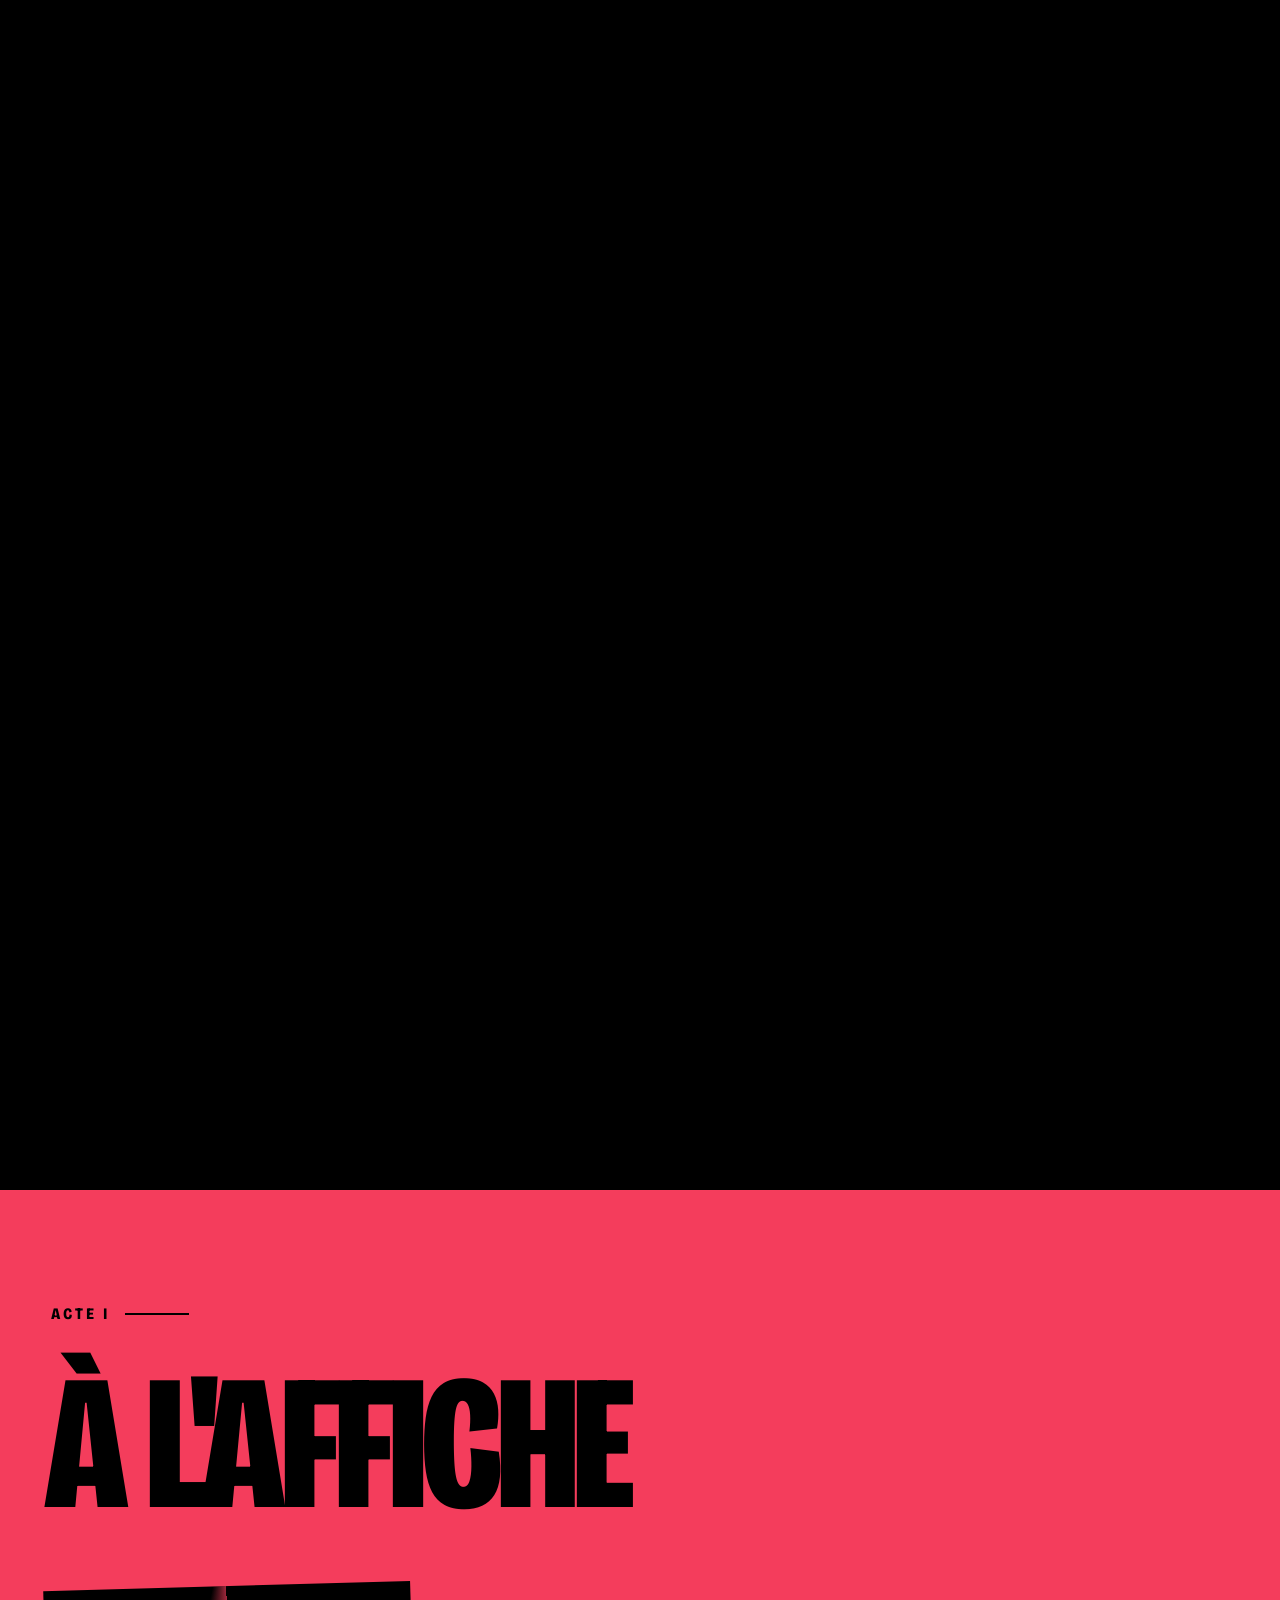
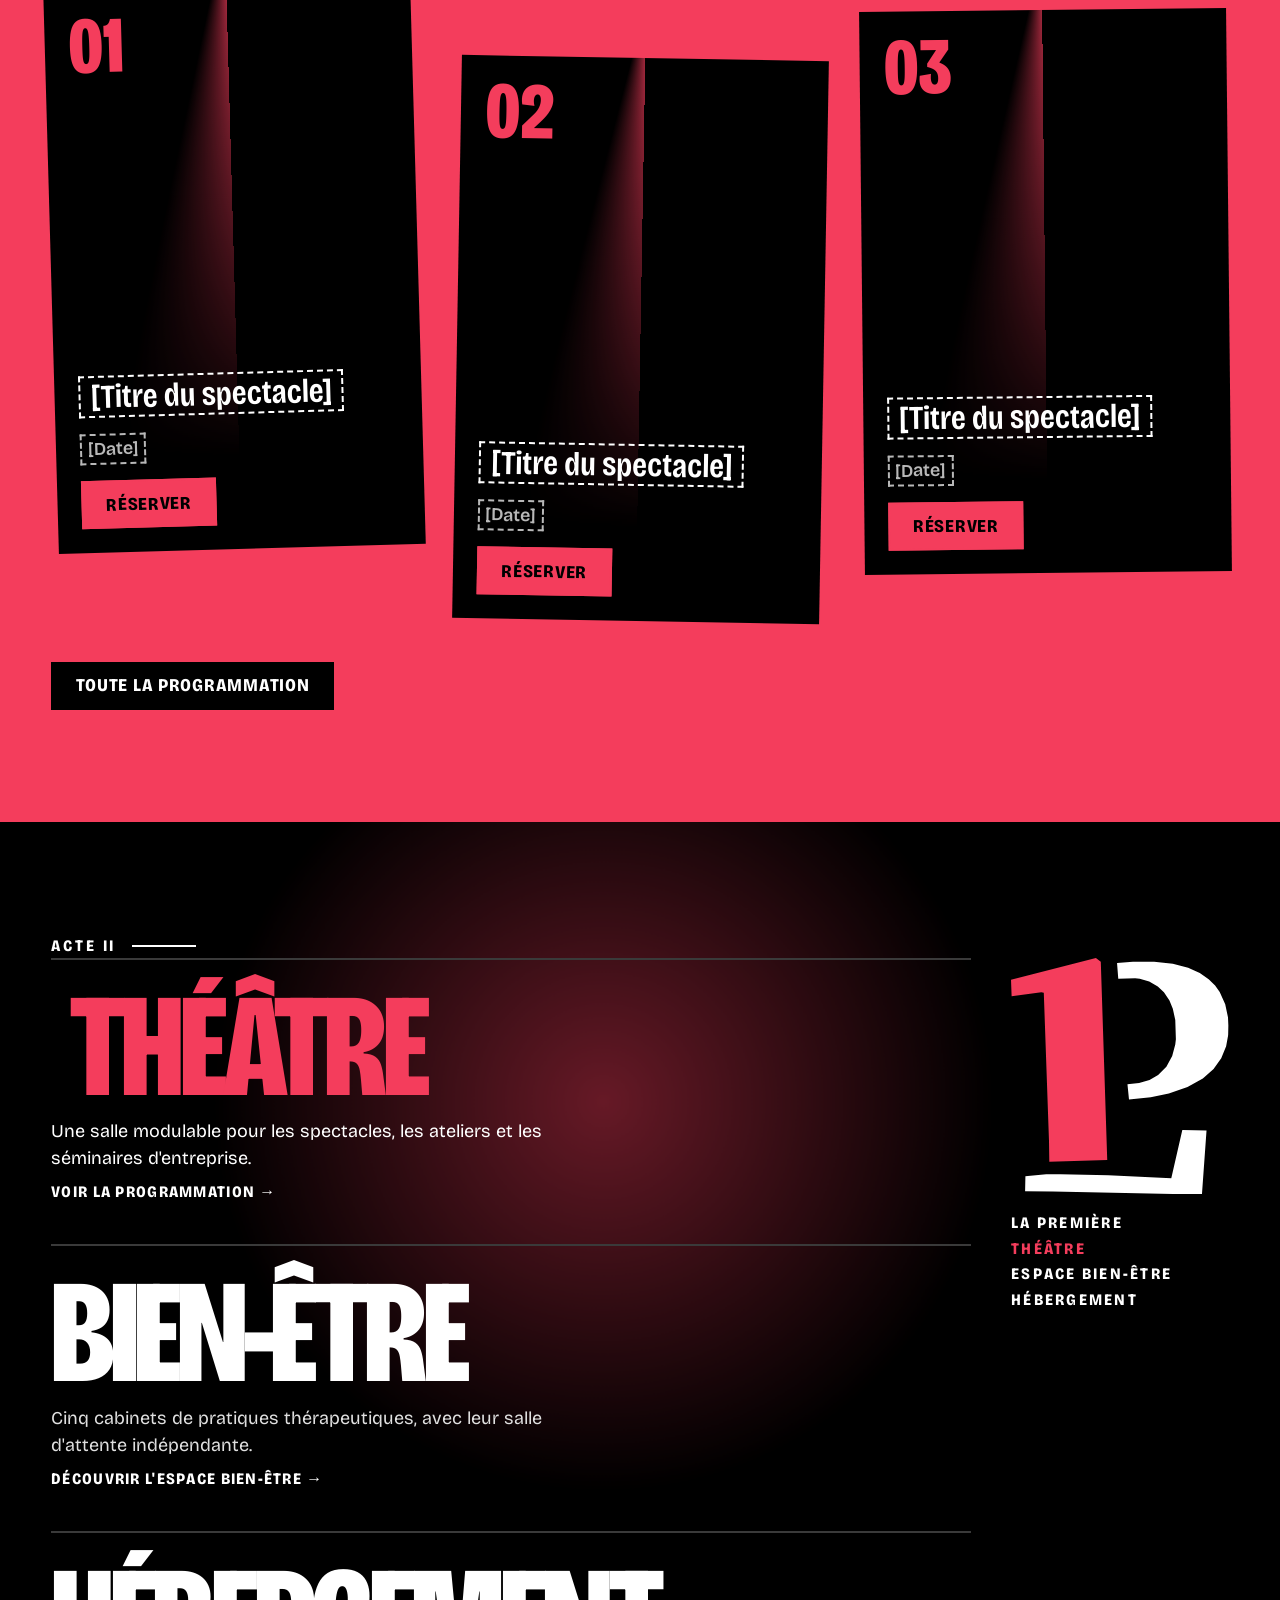
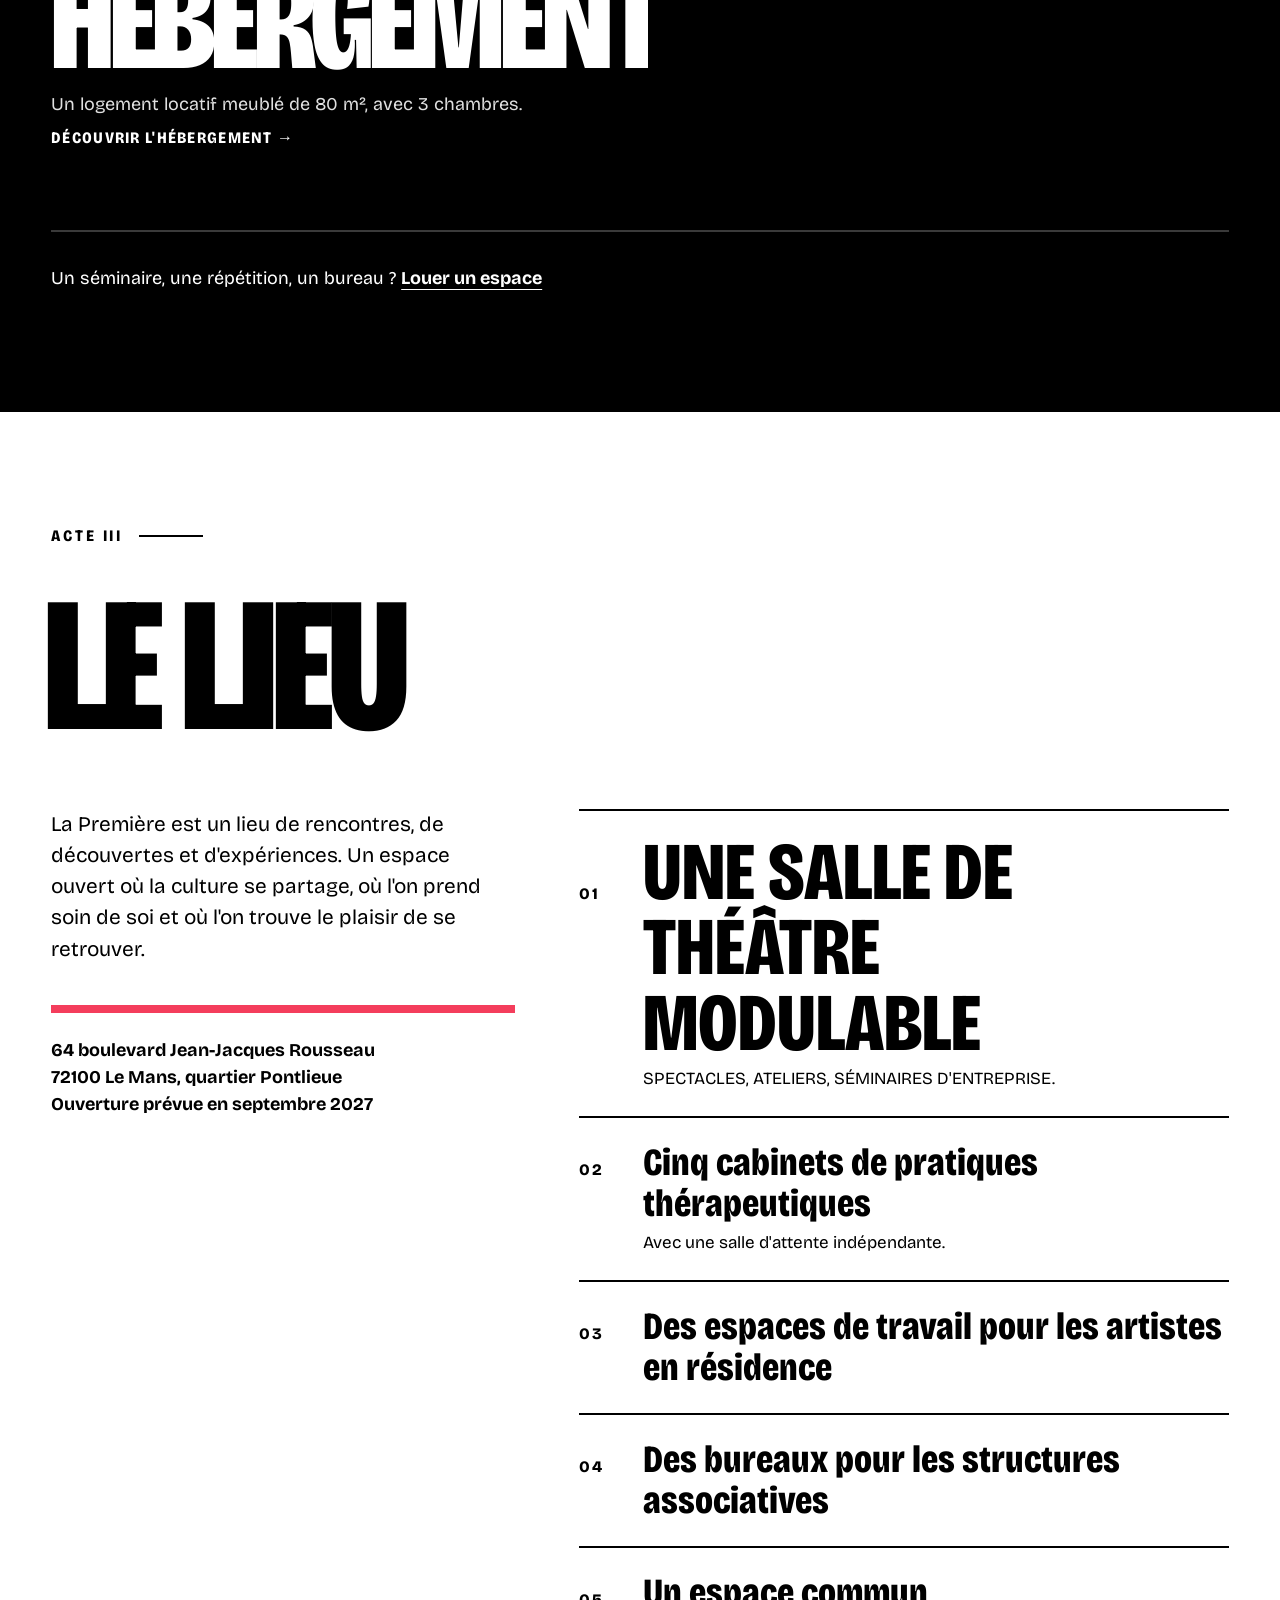
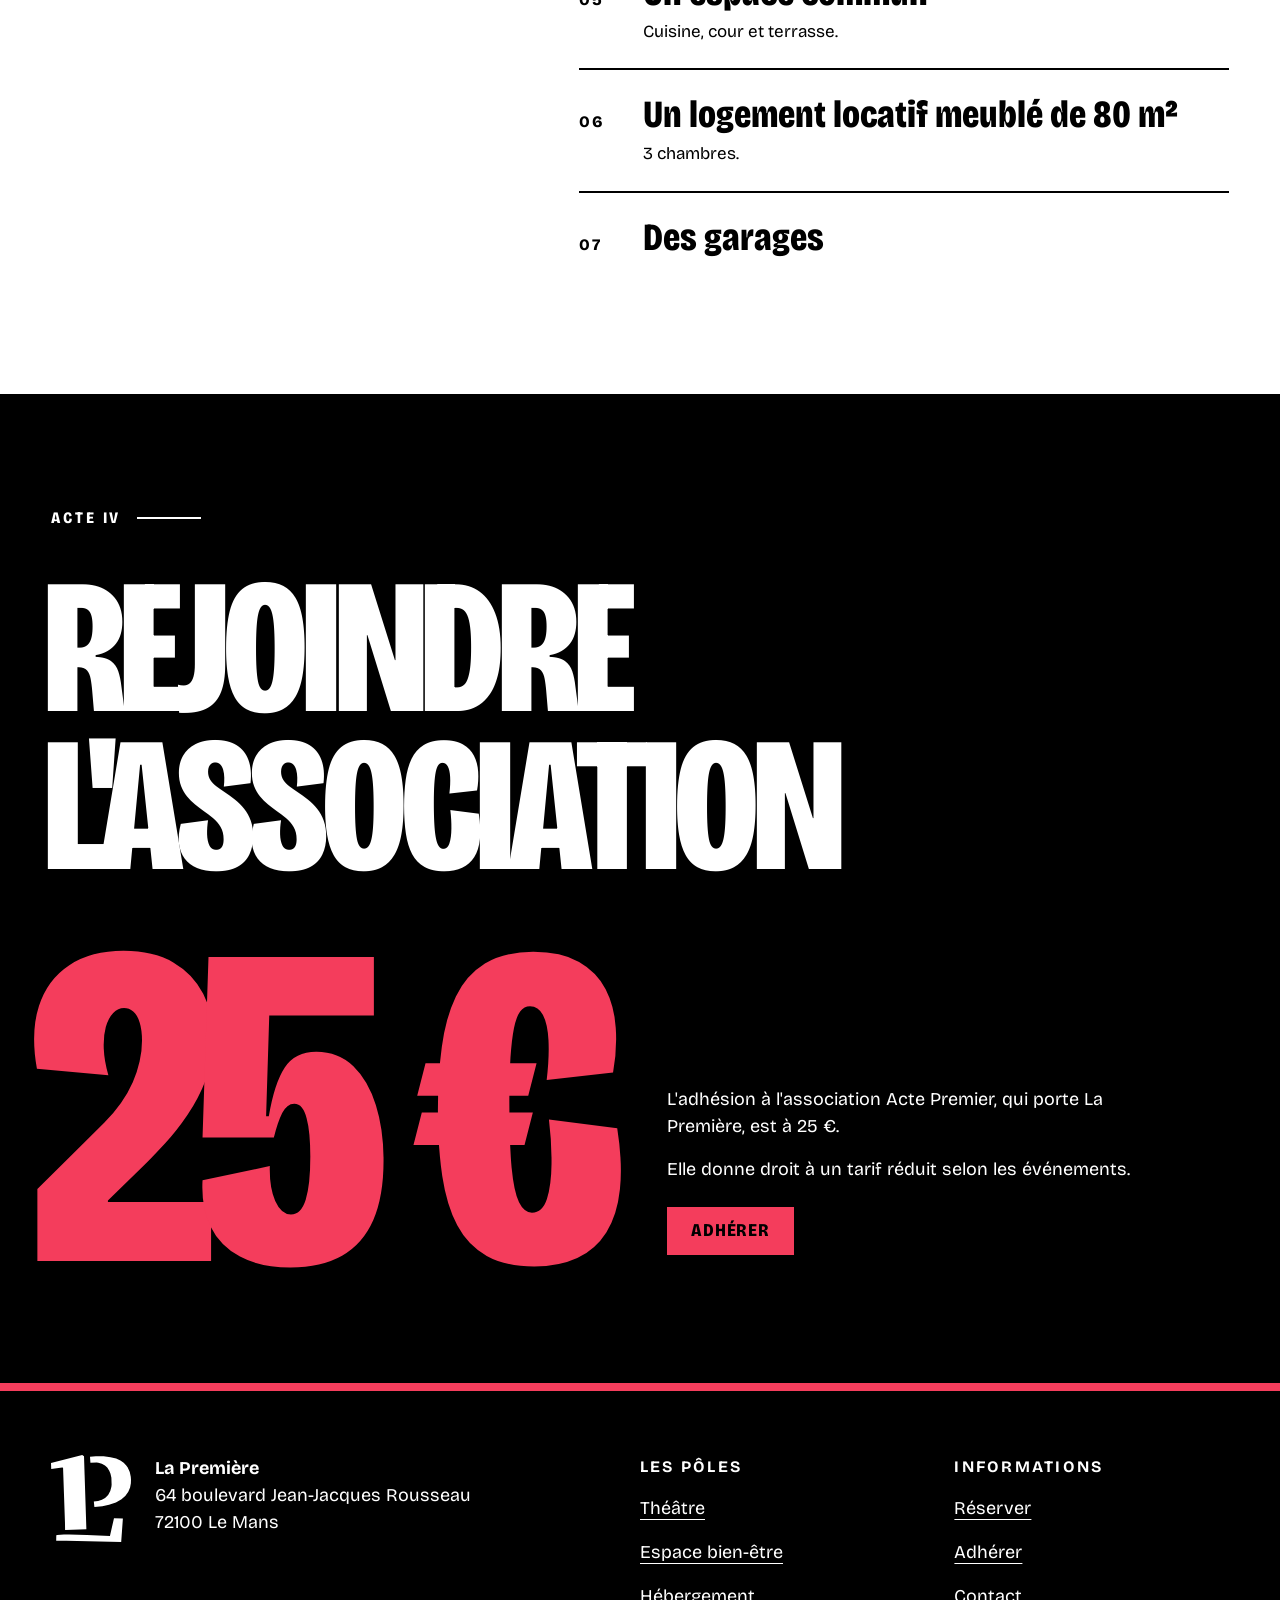
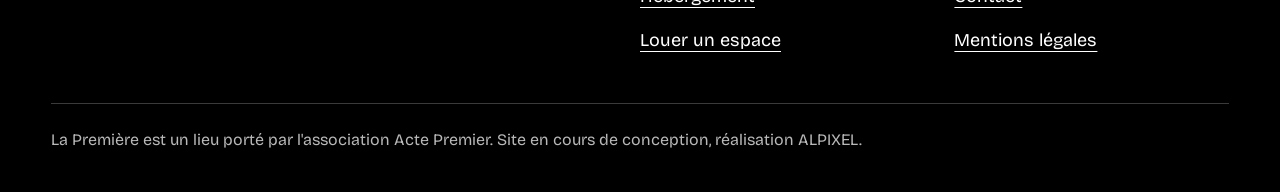
==== commit c284fd1e: "Piste A : lumière automatique, sans bouton" ====
--- a/a/index.html
+++ b/a/index.html
@@ -2,6 +2,7 @@
 <html lang="fr">
 <head>
 <meta name="robots" content="noindex, nofollow">
+<link rel="icon" href="data:,">
   <meta charset="utf-8">
   <meta name="viewport" content="width=device-width, initial-scale=1">
   <title>La Première, théâtre et lieu à vivre au Mans</title>
@@ -10,6 +11,15 @@
   <link rel="icon" href="assets/svg/monogramme.svg" type="image/svg+xml">
   <link rel="preload" href="assets/fonts/bricolage-grotesque-latin-var.woff2" as="font" type="font/woff2" crossorigin>
   <link rel="stylesheet" href="assets/css/style.css">
+  <!-- Conduite lumière : le noir est fait avant la première image, sauf en mouvement réduit.
+       Filet de sécurité : si le module ne démarre pas, la salle se rallume d'elle-même. -->
+  <script>
+    (function (r) {
+      if (matchMedia('(prefers-reduced-motion: reduce)').matches) return;
+      r.classList.add('conduite');
+      setTimeout(function () { if (!window.__salle) r.classList.remove('conduite'); }, 2500);
+    })(document.documentElement);
+  </script>
   <script type="module" src="assets/js/main.js"></script>
 </head>
 <body>
@@ -51,11 +61,11 @@
           </div>
         </div>
         <div class="noir" aria-hidden="true"></div>
+        <div class="faisceau" aria-hidden="true"></div>
         <div class="cartel">
           <p class="cartel__accroche">La Première, un lieu à vivre et à partager</p>
           <div class="cartel__actions">
             <a class="btn" href="#">Réserver</a>
-            <button class="btn btn--contour interrupteur" type="button" aria-pressed="false">Allumer la salle</button>
           </div>
           <p class="cartel__indice">Théâtre au Mans, ouverture en septembre 2027. Faites défiler pour lever le rideau.</p>
         </div>
--- a/a/assets/css/style.css
+++ b/a/assets/css/style.css
@@ -205,16 +205,31 @@
 }
 .plateau__inondation { position: absolute; inset: 0; background: var(--dominante); opacity: 0; }
 
-/* Le noir de salle : un dégradé radial percé à la position du faisceau (--bx, --by, --br) */
+/* Conduite lumière (classe « conduite » sur <html>, posée avant la première image, jamais en mouvement réduit).
+   Sans elle : rideau éclairé, titre entier. La position et la taille du faisceau (--bx, --by, --brx, --bry)
+   sont écrites par salle.js sur .salle__scene. */
+.salle__scene { --bx: 50%; --by: 50%; --brx: 1px; --bry: 1px; --lampe: 255, 206, 150; --gelatine: 255, 190, 205; }
+.pole-bien-etre .salle__scene { --lampe: 255, 236, 205; --gelatine: 190, 235, 255; }
+.noir, .faisceau, .poussiere { position: absolute; inset: 0; width: 100%; height: 100%; display: none; pointer-events: none; }
+.conduite .noir, .conduite .faisceau, .conduite .poussiere { display: block; }
+/* Le noir de salle : un voile percé à l'endroit du faisceau (ou de la rampe pendant les trois coups) */
 .noir {
-  position: absolute; inset: 0; display: none; pointer-events: none;
-  --bx: 62%; --by: 42%; --br: 26vmax;
-  background: radial-gradient(circle at var(--bx) var(--by),
-    rgba(0,0,0,0) 0, rgba(0,0,0,0.05) calc(var(--br) * 0.45), rgba(0,0,0,0.7) calc(var(--br) * 0.78), rgba(0,0,0,0.965) var(--br));
-  transition: opacity 0.7s;
-}
-.js .noir { display: block; }
-.salle-allumee .noir { opacity: 0; }
+  background: radial-gradient(var(--brx) var(--bry) at var(--bx) var(--by),
+    rgba(0,0,0,0) 0, rgba(0,0,0,0.05) 45%, rgba(0,0,0,0.7) 78%, rgba(0,0,0,0.965) 100%);
+}
+/* La lumière elle-même : en mode « overlay » elle réchauffe le rideau sans jamais éclaircir le noir des lettres */
+.faisceau {
+  --chaud: 1; opacity: 0; mix-blend-mode: overlay;
+  background:
+    radial-gradient(var(--brx) var(--bry) at var(--bx) var(--by), rgba(var(--lampe), calc(0.95 * var(--chaud))) 0, rgba(var(--lampe), 0) 72%),
+    radial-gradient(var(--brx) var(--bry) at var(--bx) var(--by), rgba(var(--gelatine), calc(0.7 - 0.5 * var(--chaud))) 0, rgba(var(--gelatine), 0) 80%);
+}
+/* Les lettres du titre (découpées par salle.js) s'installent quand la lumière les atteint */
+.titre-geant .lettre { display: inline-block; }
+.conduite .titre-geant .lettre { opacity: 0; transform: translateY(0.07em); transition: opacity 0.45s ease-out, transform 0.8s var(--courbe); }
+.conduite .titre-geant .lettre.est-eclairee { opacity: 1; transform: none; }
+.rideau__pan--g { transform-origin: 0 50%; }
+.rideau__pan--d { transform-origin: 100% 50%; }
 
 .cartel {
   position: absolute; left: var(--marge); bottom: var(--marge); z-index: 2;
@@ -224,12 +239,7 @@
 .cartel__accroche { font-size: clamp(1.5rem, 2.4vw, 2.1rem); line-height: 1.1; font-weight: 800; font-stretch: 85%; }
 .cartel__actions { display: flex; flex-wrap: wrap; gap: var(--e-2); margin-top: var(--e-3); }
 .cartel__indice { margin-top: var(--e-2); color: var(--gris); font-size: 1rem; }
-.interrupteur::before {
-  content: ""; width: 0.8em; height: 0.8em; border-radius: 50%;
-  border: 2px solid currentColor; background: transparent;
-}
-.interrupteur[aria-pressed="true"]::before { background: currentColor; }
-html:not(.js) .interrupteur, html:not(.scenique) .cartel__indice { display: none; }
+html:not(.scenique) .cartel__indice { display: none; }
 
 @media (max-width: 700px) {
   .rideau__titre { align-items: flex-start; padding-top: calc(var(--nav-h) + 1.5rem); }
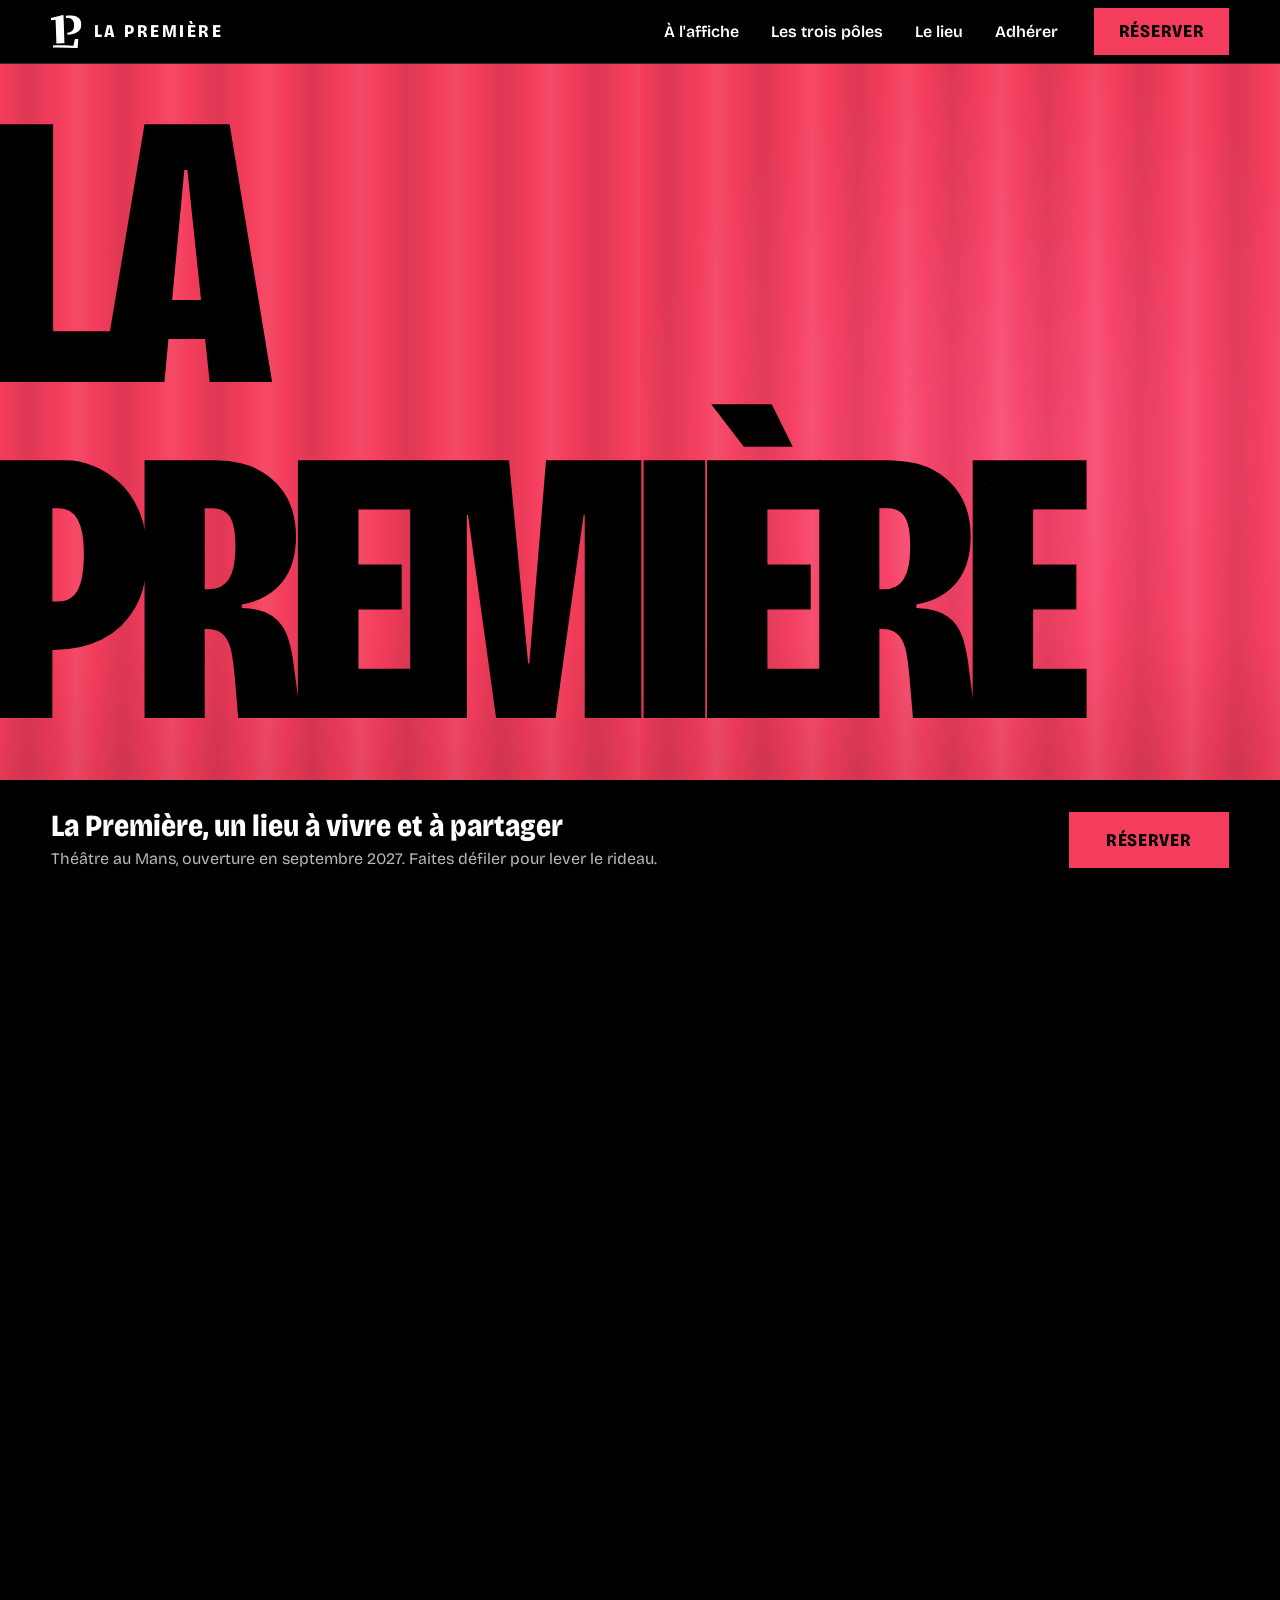
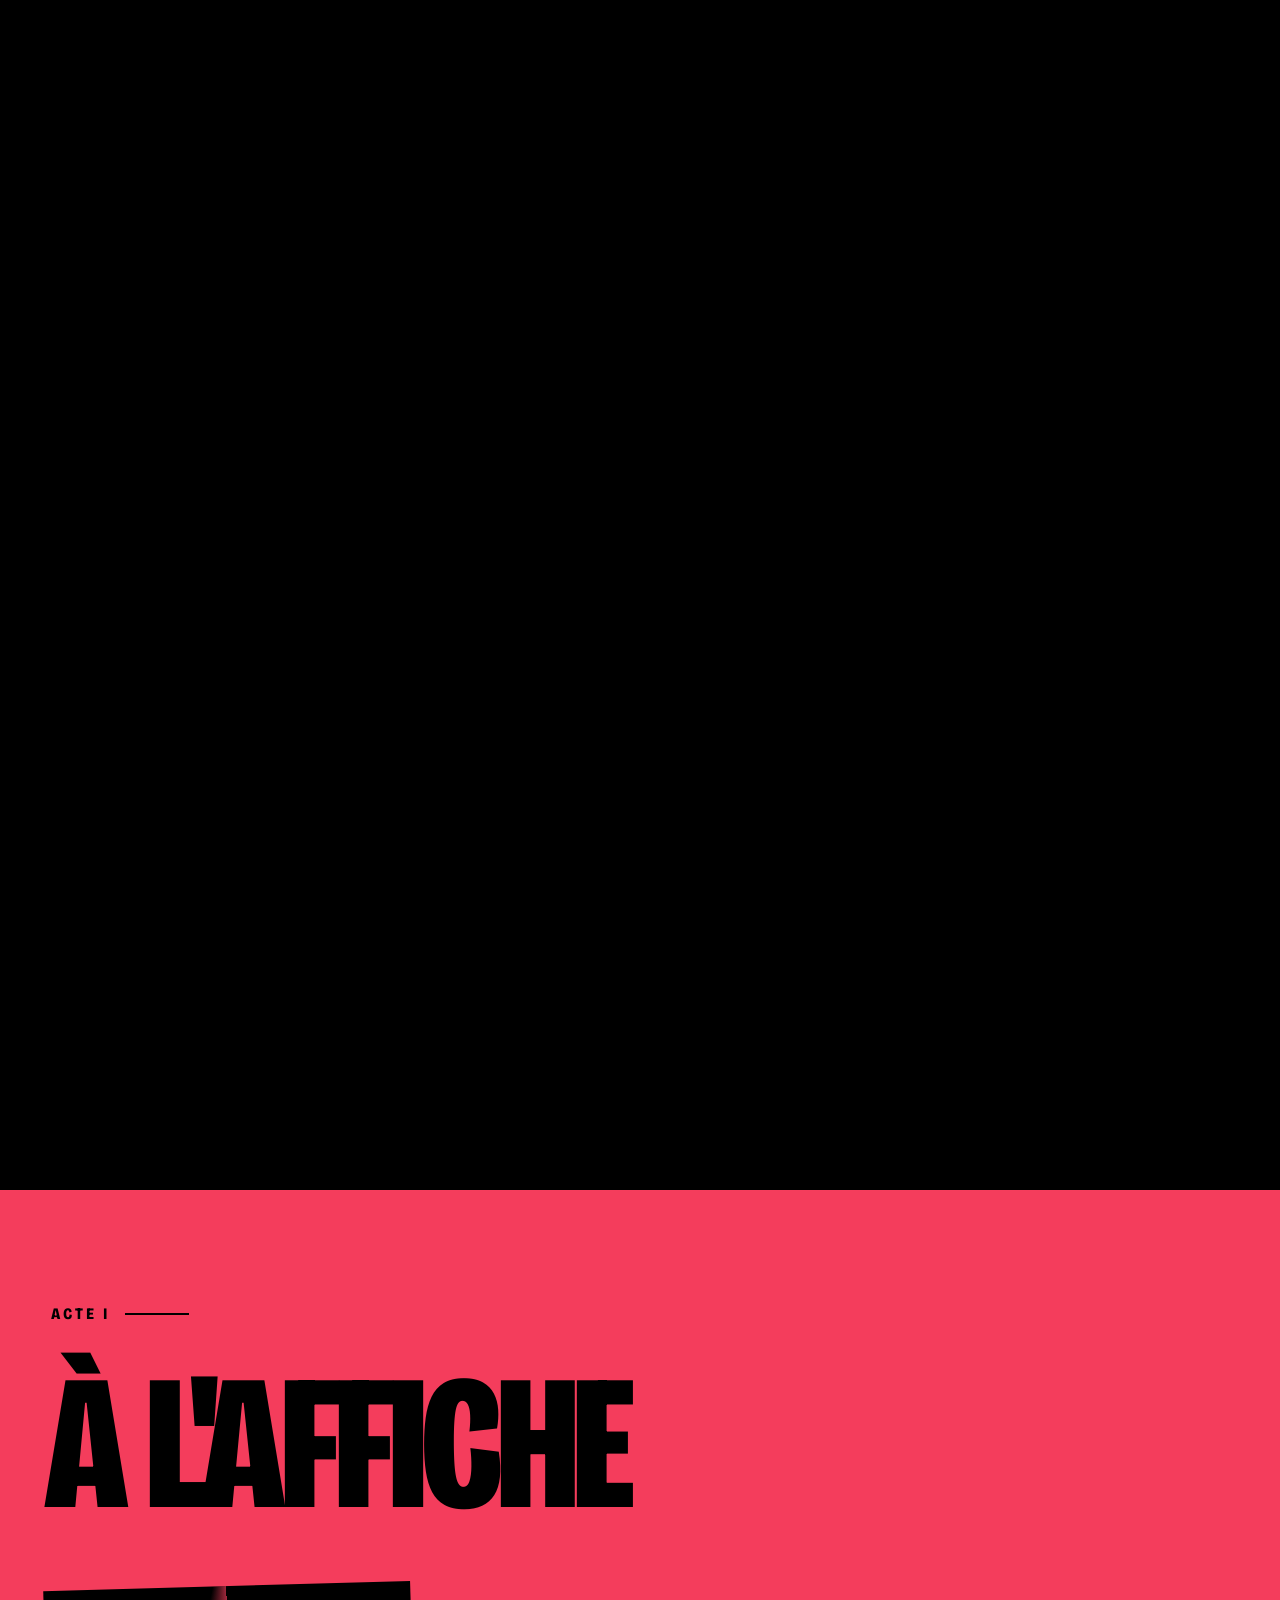
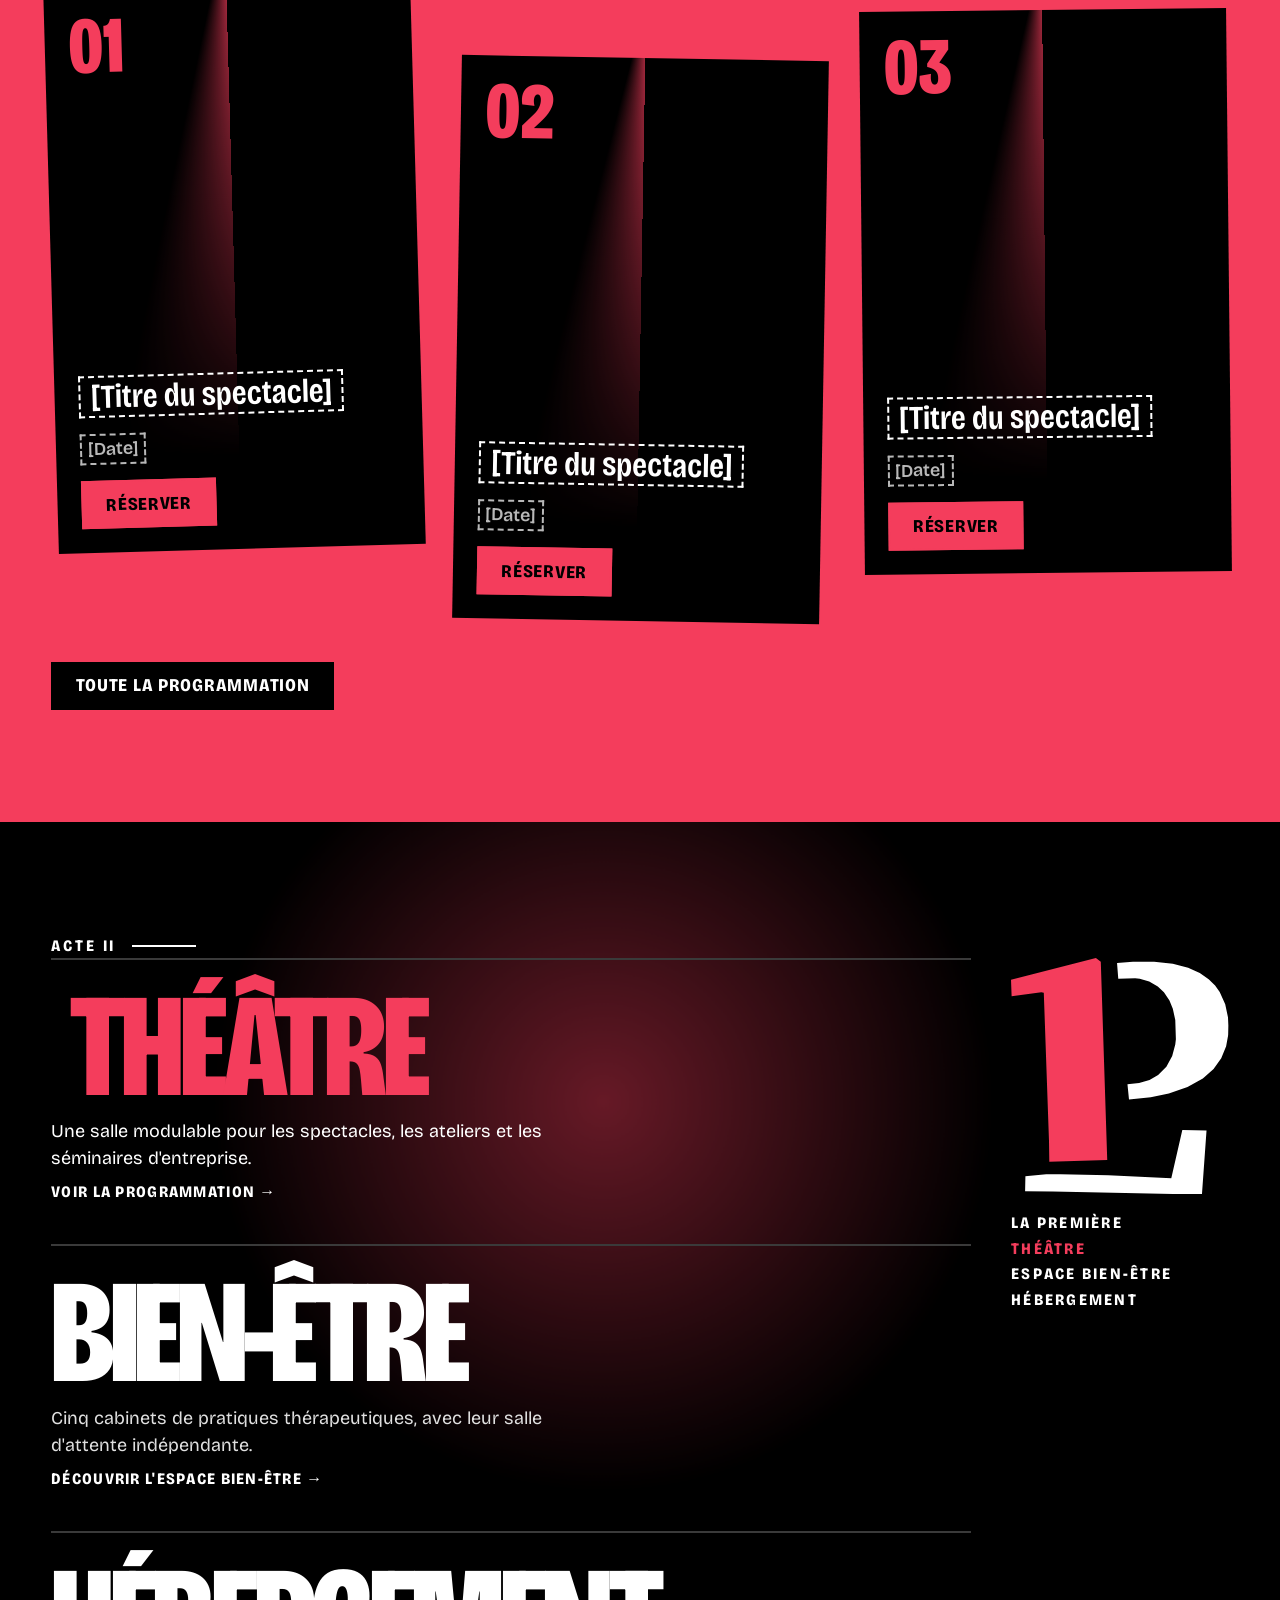
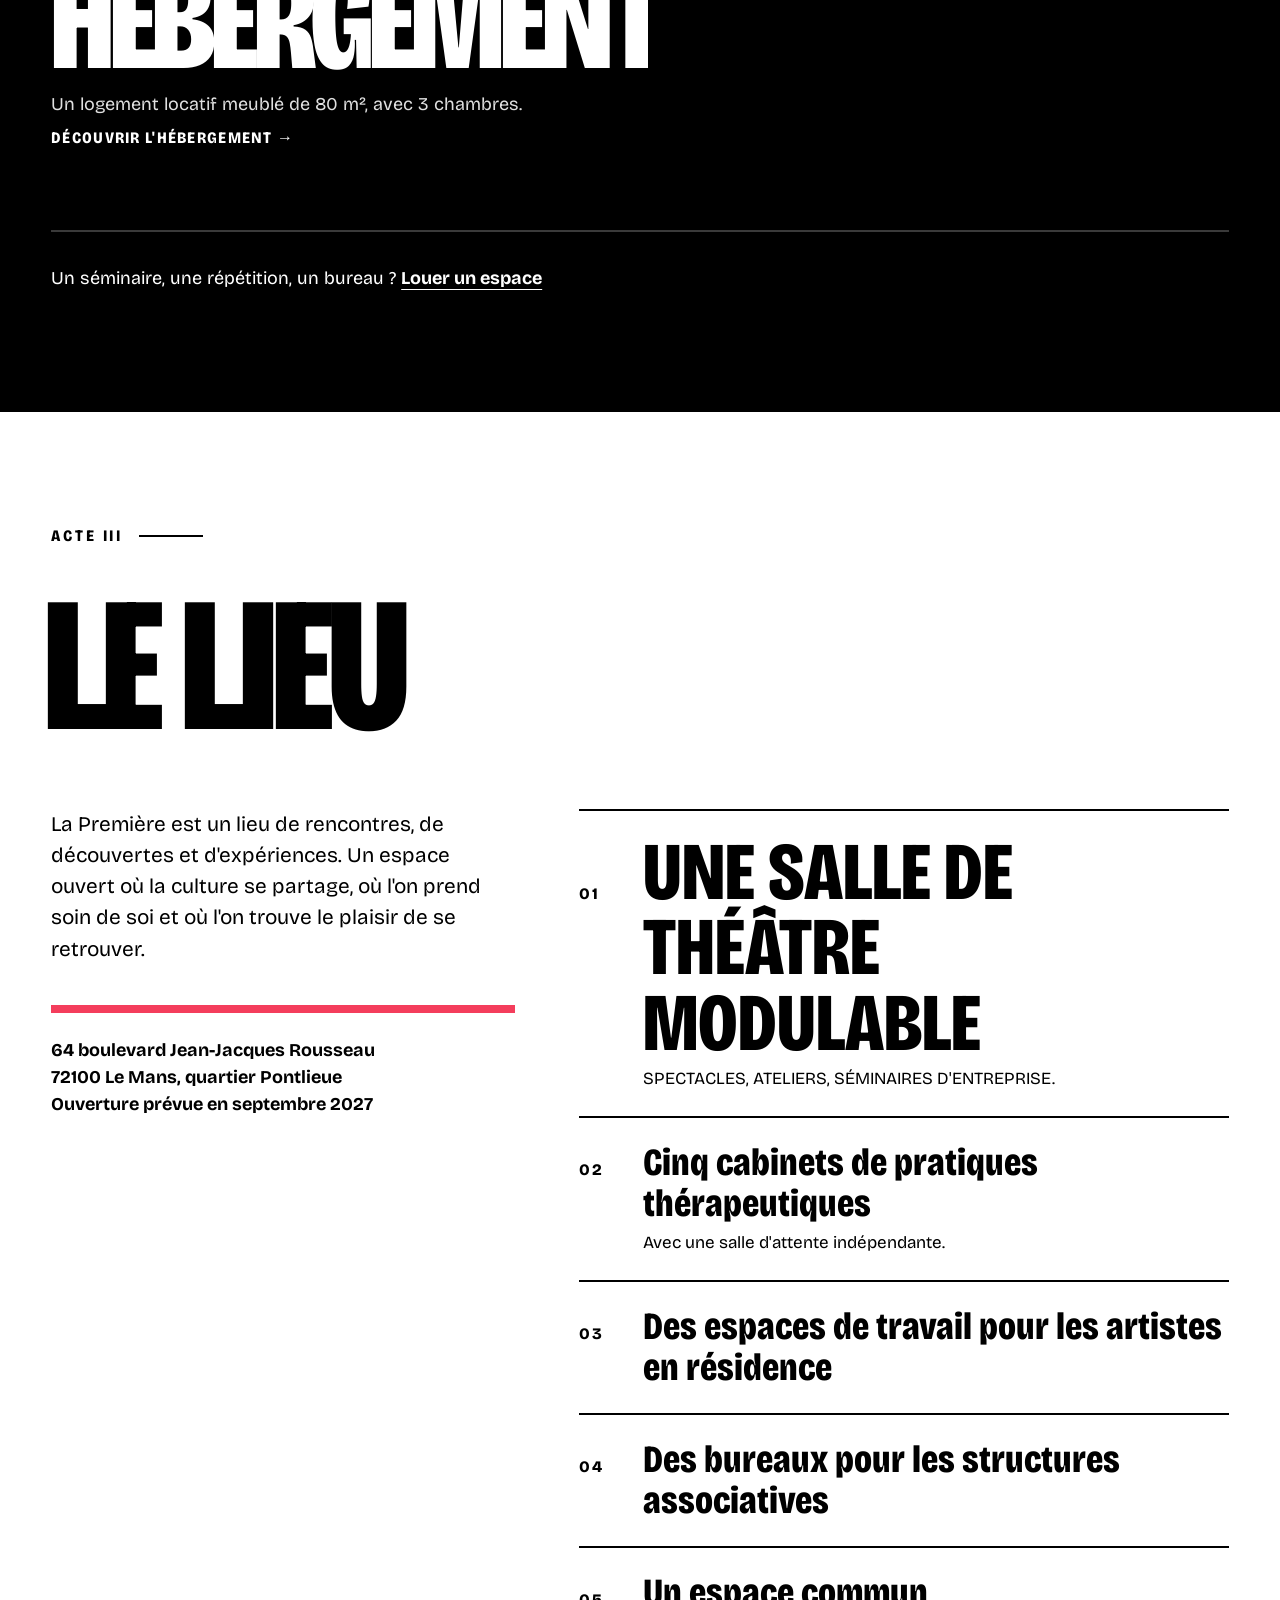
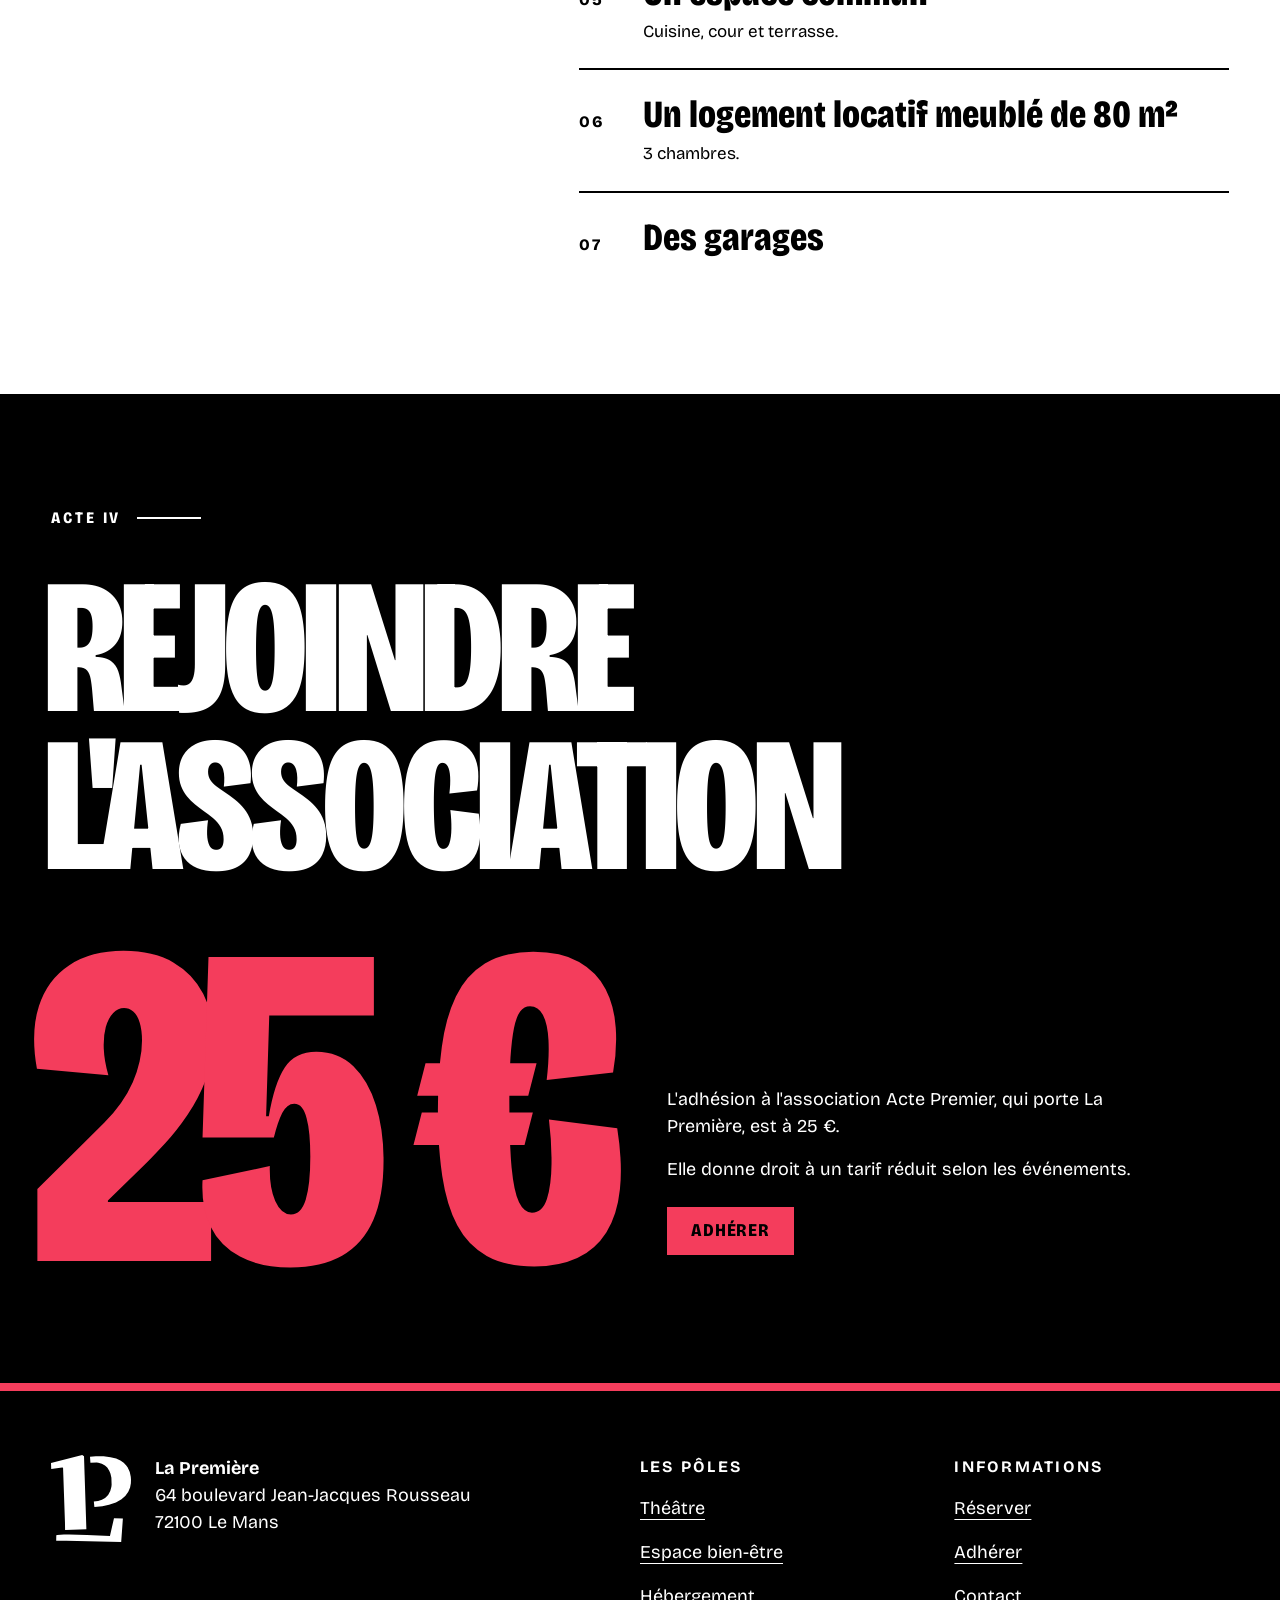
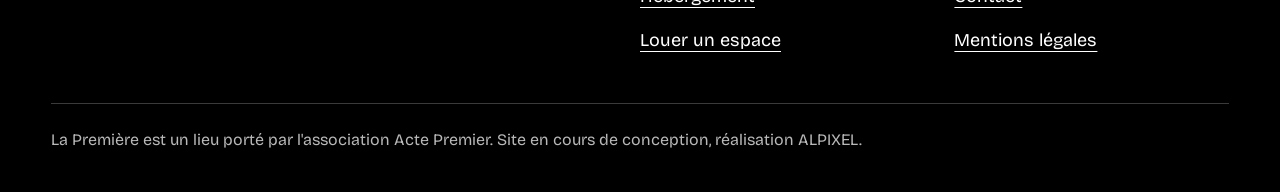
==== commit 98f9445c: "Pistes A (avant-scène) et C (rideau du théâtre) mises à jour" ====
--- a/a/index.html
+++ b/a/index.html
@@ -2,7 +2,6 @@
 <html lang="fr">
 <head>
 <meta name="robots" content="noindex, nofollow">
-<link rel="icon" href="data:,">
   <meta charset="utf-8">
   <meta name="viewport" content="width=device-width, initial-scale=1">
   <title>La Première, théâtre et lieu à vivre au Mans</title>
--- a/a/assets/css/style.css
+++ b/a/assets/css/style.css
@@ -174,19 +174,29 @@
 /* Chaque pan porte le titre entier, large comme la scène : la fente du rideau le coupe en deux */
 .rideau__titre {
   position: absolute; top: 0; bottom: 0; left: 0; width: 100vw;
-  display: flex; align-items: center; padding-top: var(--nav-h);
+  display: flex; align-items: center; padding-top: var(--nav-h); padding-bottom: var(--bande);
 }
 .rideau__pan--d .rideau__titre { left: auto; right: 0; }
+
+/* Cadre de scène : la navigation en haut, le cartel en bande au pied du rideau (--bande), le titre entre les deux.
+   --corps      : corps du titre réglé sur la largeur (un par page, selon la longueur du mot le plus long) ;
+   --interligne : assez ouvert pour qu'un accent de capitale (È, Ê) tienne entre deux lignes sans toucher celle du dessus ;
+   --lignes     : nombre de lignes du titre ; --haut : marge au-dessus du titre quand il est calé en haut (mobile). */
+.salle__scene { --bande: 7.5rem; --corps: 30.5vw; --interligne: 0.86; --lignes: 2; --haut: 0px; }
+.pole-bien-etre .salle__scene { --corps: 27vw; }
 
 .titre-geant {
   width: 100%; margin-left: -0.04em;
   color: var(--noir);
-  font-size: 30.5vw; line-height: 0.76; font-weight: 800; font-stretch: 75%;
+  /* Le corps ne dépasse jamais ce que la hauteur du cadre permet (fenêtres larges et basses, petits téléphones) :
+     hauteur d'encre = (lignes - 1) interlignes + une capitale (0,66), plus 0,14 d'air en haut et en bas. */
+  font-size: min(var(--corps), calc((max(100svh, 34rem) - var(--nav-h) - var(--haut) - var(--bande)) / ((var(--lignes) - 1) * var(--interligne) + 0.94)));
+  line-height: var(--interligne); font-weight: 800; font-stretch: 75%;
   letter-spacing: -0.035em; text-transform: uppercase; white-space: nowrap;
 }
+@supports not (height: 100svh) { .titre-geant { font-size: var(--corps); } }
 .titre-geant span { display: block; }
 .titre-geant span span { display: inline; }
-.pole-bien-etre .titre-geant { font-size: 27vw; }
 
 /* Le plateau, derrière le rideau : monogramme qui grossit jusqu'à inonder l'écran */
 .plateau {
@@ -231,23 +241,35 @@
 .rideau__pan--g { transform-origin: 0 50%; }
 .rideau__pan--d { transform-origin: 100% 50%; }
 
+/* Le cartel est le nez de scène (« avant-scène ») : une bande noire de bord à bord au pied du rideau.
+   Accroche et indice à gauche, bouton à droite. Sa hauteur est réservée par --bande : le titre ne passe jamais dessous. */
 .cartel {
-  position: absolute; left: var(--marge); bottom: var(--marge); z-index: 2;
-  max-width: 31rem; padding: var(--e-3);
-  background: var(--noir); border-left: 0.5rem solid var(--dominante);
-}
-.cartel__accroche { font-size: clamp(1.5rem, 2.4vw, 2.1rem); line-height: 1.1; font-weight: 800; font-stretch: 85%; }
-.cartel__actions { display: flex; flex-wrap: wrap; gap: var(--e-2); margin-top: var(--e-3); }
-.cartel__indice { margin-top: var(--e-2); color: var(--gris); font-size: 1rem; }
+  position: absolute; left: 0; right: 0; bottom: 0; z-index: 2;
+  display: grid; grid-template-columns: minmax(0, 1fr) auto; column-gap: var(--e-4);
+  align-items: center; align-content: center;
+  min-height: var(--bande); padding: var(--e-2) var(--marge);
+  background: var(--noir);
+}
+.cartel__accroche { grid-column: 1; grid-row: 1; font-size: clamp(1.5rem, 2.4vw, 2.1rem); line-height: 1.1; font-weight: 800; font-stretch: 85%; }
+.cartel__indice { grid-column: 1; grid-row: 2; margin-top: 0.25rem; color: var(--gris); font-size: 1rem; }
+.cartel__actions { grid-column: 2; grid-row: 1 / span 2; display: flex; flex-wrap: wrap; gap: var(--e-2); }
+.cartel .btn { min-height: 3.5rem; padding-inline: 2.2rem; }
 html:not(.scenique) .cartel__indice { display: none; }
 
 @media (max-width: 700px) {
-  .rideau__titre { align-items: flex-start; padding-top: calc(var(--nav-h) + 1.5rem); }
-  .titre-geant, .pole-bien-etre .titre-geant { font-size: 49vw; line-height: 0.78; }
+  /* Mobile : titre calé en haut sur trois lignes, bande empilée (accroche, bouton pleine largeur, indice).
+     --bande est ici une réserve (la bande n'a pas de hauteur fixe) : elle borne le corps sur les petits écrans. */
+  .salle__scene { --bande: 14rem; --corps: 49vw; --lignes: 3; --haut: 1.5rem; }
+  .pole-bien-etre .salle__scene { --corps: 46vw; } /* « ESPACE » : six lettres doivent tenir dans la largeur */
+  .rideau__titre { align-items: flex-start; padding-top: calc(var(--nav-h) + var(--haut)); }
   .titre-geant span span { display: block; }
-  .cartel { right: var(--marge); padding: var(--e-2) var(--e-2) var(--e-2) var(--e-3); }
-  .cartel .btn { flex: 1 1 auto; }
-}
+  .cartel { display: block; min-height: 0; padding: var(--e-3) var(--marge); }
+  .cartel__actions { margin-top: var(--e-3); }
+  .cartel__indice { margin-top: var(--e-2); }
+  .cartel .btn { flex: 1 1 auto; min-height: 3rem; padding-inline: 1.4rem; }
+}
+/* Très petits téléphones : l'accroche et l'indice passent sur une ligne de plus, la réserve suit. */
+@media (max-width: 374px) { .salle__scene { --bande: 17.5rem; } }
 
 /* ---------- Actes ---------- */
 .acte { position: relative; padding: var(--e-6) var(--marge); overflow: clip; /* clip et non hidden : hidden casserait les position: sticky */ }
